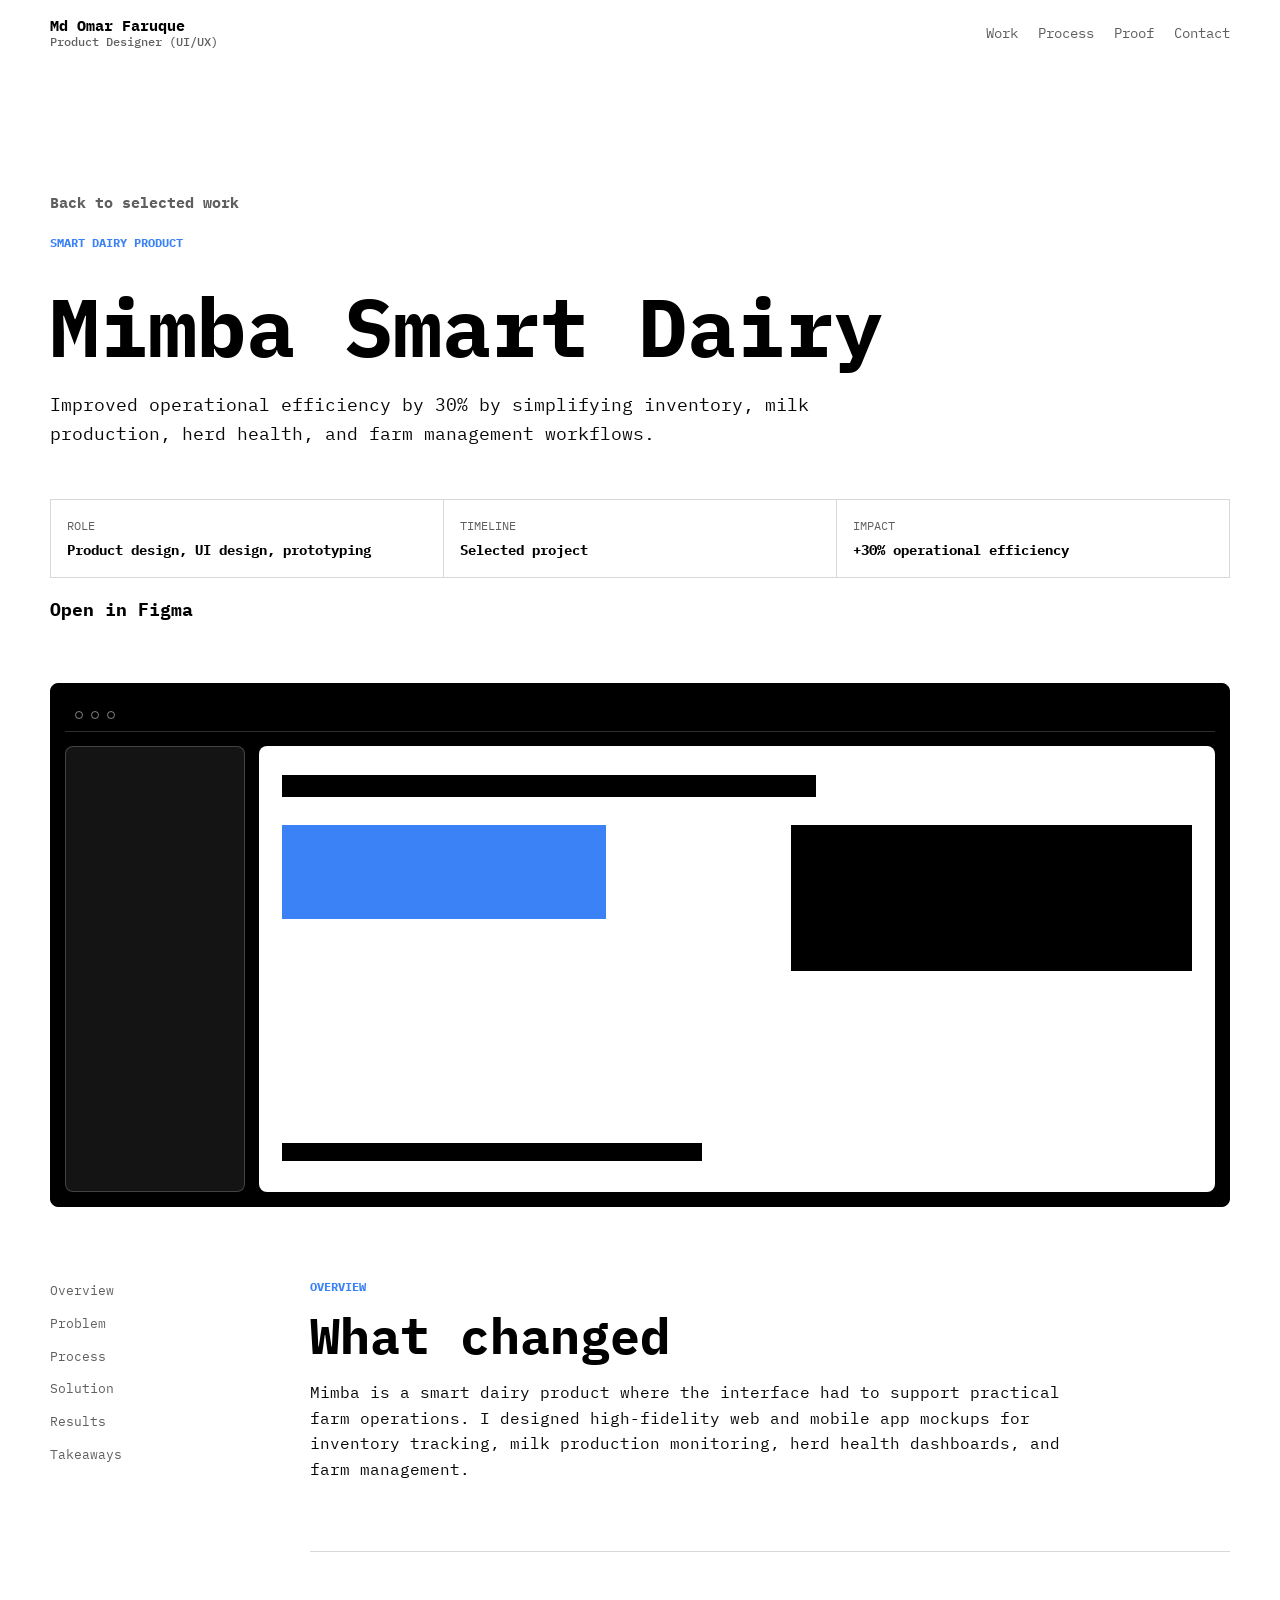
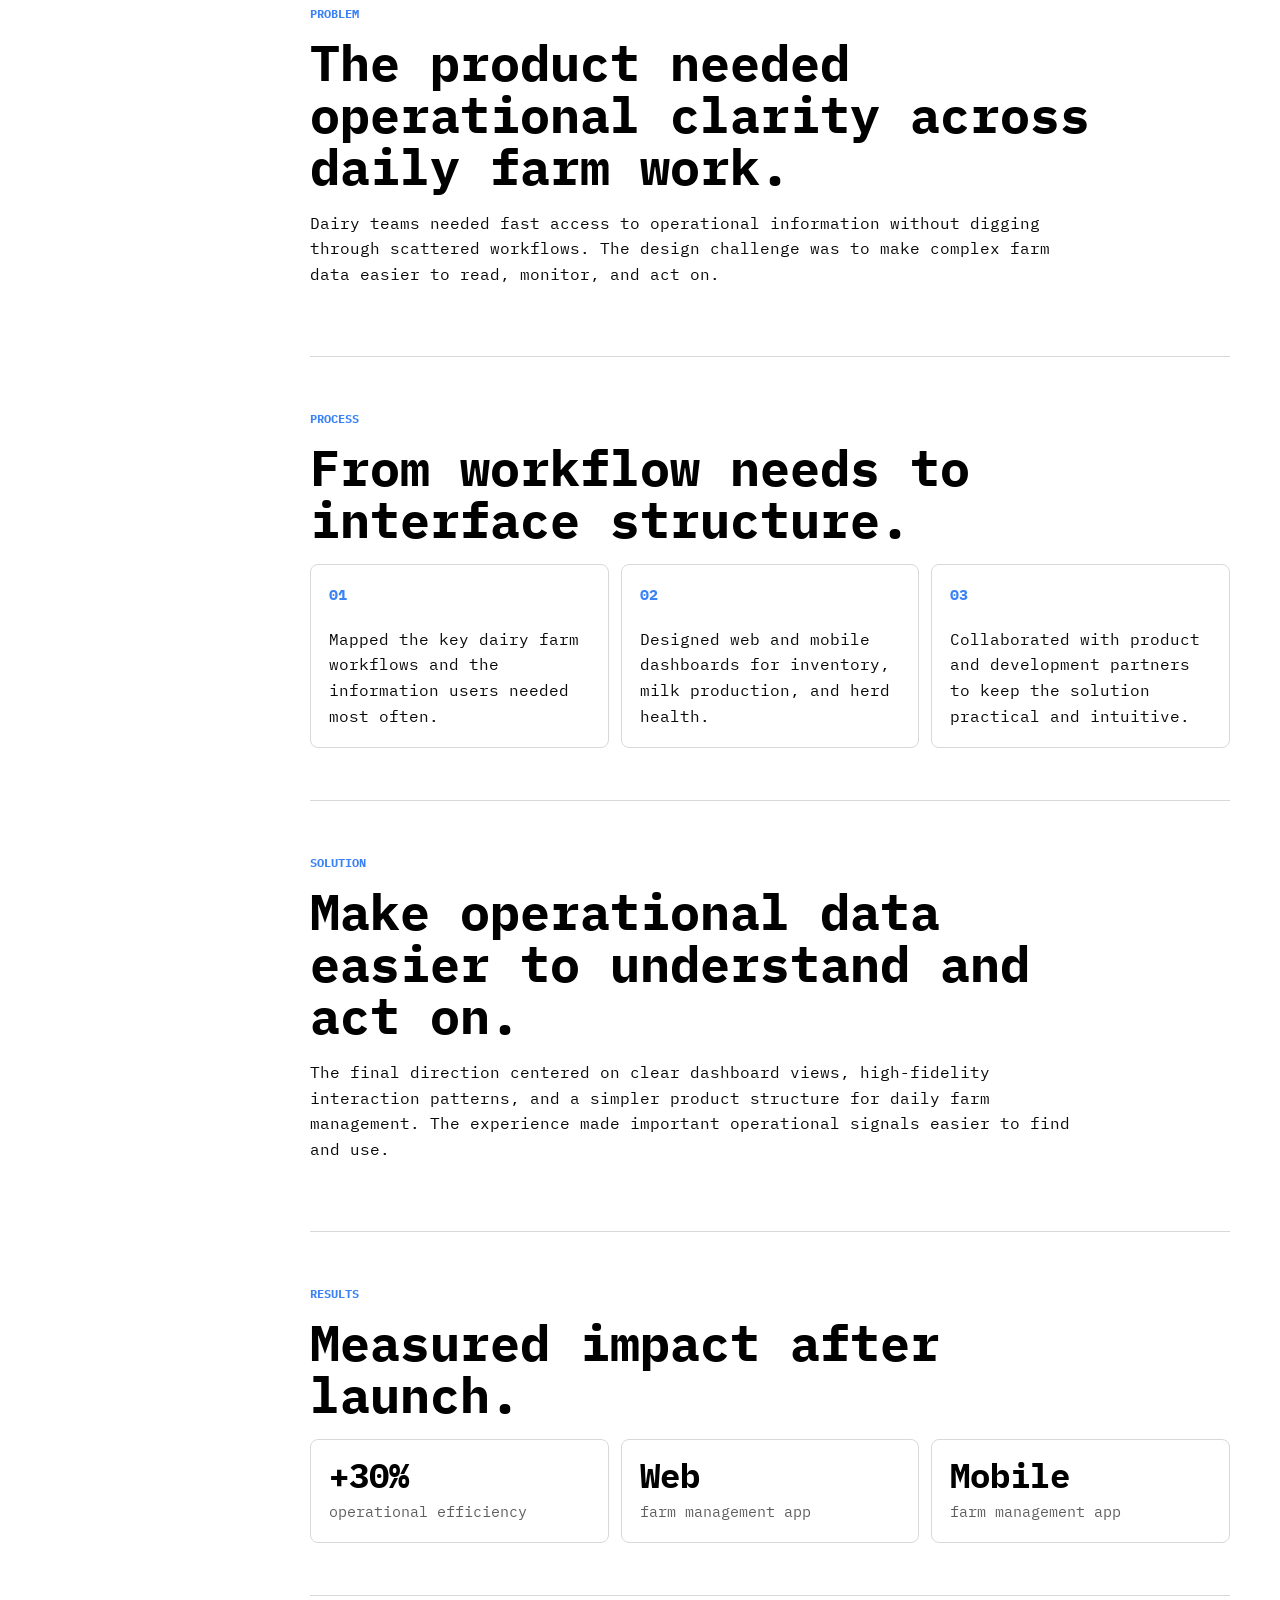
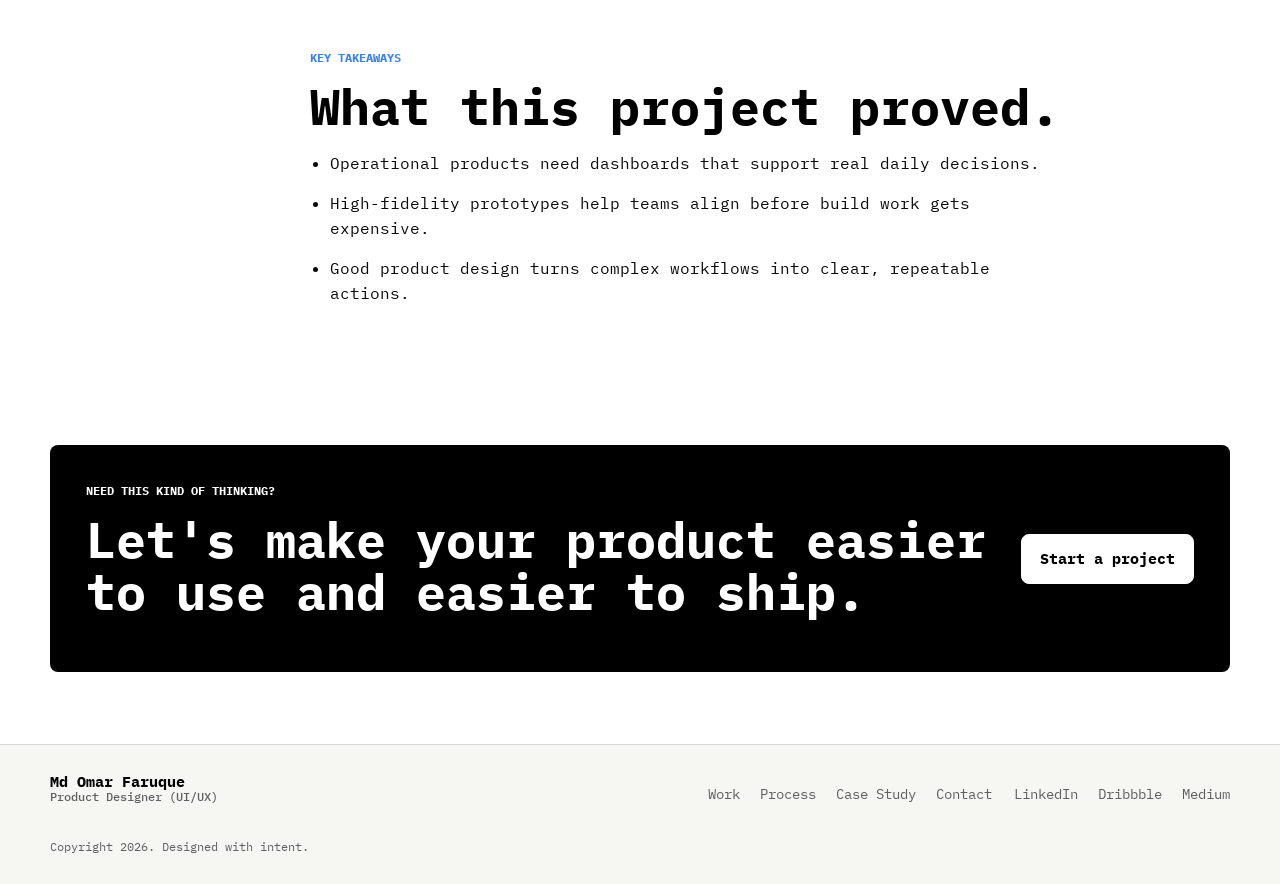
==== case-study.html @ 148f1f2c "Rebuild the site from the resume: real history, real files, real links The live copy disagreed with " ====
<!doctype html>
<html lang="en">
  <head>
    <meta charset="utf-8">
    <meta name="viewport" content="width=device-width, initial-scale=1">
    <title>Case Study | Md Omar Faruque</title>
    <meta
      name="description"
      content="A product design case study from Md Omar Faruque covering problem, process, solution, results, and key takeaways."
    >
    <link rel="canonical" href="https://omarshowcase.netlify.app/case-study">

    <link rel="icon" href="favicon.svg" type="image/svg+xml">
    <link rel="apple-touch-icon" href="apple-touch-icon.png">
    <meta name="theme-color" content="#ffffff">

    <meta property="og:type" content="website">
    <meta property="og:site_name" content="Md Omar Faruque">
    <meta property="og:url" content="https://omarshowcase.netlify.app/case-study">
    <meta property="og:title" content="Case Study | Md Omar Faruque">
    <meta property="og:description" content="A product design case study from Md Omar Faruque covering problem, process, solution, results, and key takeaways.">
    <meta property="og:image" content="https://omarshowcase.netlify.app/og-image.png">
    <meta property="og:image:width" content="1200">
    <meta property="og:image:height" content="630">
    <meta property="og:image:alt" content="Md Omar Faruque, Product Designer, Dhaka Bangladesh">

    <meta name="twitter:card" content="summary_large_image">
    <meta name="twitter:title" content="Case Study | Md Omar Faruque">
    <meta name="twitter:description" content="A product design case study from Md Omar Faruque covering problem, process, solution, results, and key takeaways.">
    <meta name="twitter:image" content="https://omarshowcase.netlify.app/og-image.png">

    <link rel="preconnect" href="https://fonts.googleapis.com">
    <link rel="preconnect" href="https://fonts.gstatic.com" crossorigin>
    <link
      rel="stylesheet"
      href="https://fonts.googleapis.com/css2?family=IBM+Plex+Mono:wght@400;500;700&display=swap"
    >
    <link rel="stylesheet" href="styles.css">
  </head>
  <body>
    <a class="skip-link" href="#main">Skip to content</a>

    <header class="site-header" data-header>
      <nav class="nav shell" aria-label="Primary navigation">
        <a class="brand" href="index.html" aria-label="Md Omar Faruque home">
          <span>Md Omar Faruque</span>
          <span>Product Designer (UI/UX)</span>
        </a>

        <button class="nav-toggle" type="button" aria-expanded="false" aria-controls="nav-links" data-nav-toggle>
          <span class="sr-only">Toggle navigation</span>
          <span></span>
          <span></span>
        </button>

        <div class="nav-links" id="nav-links" data-nav-links>
          <a href="index.html#work">Work</a>
          <a href="index.html#process">Process</a>
          <a href="index.html#proof">Proof</a>
          <a href="contact.html">Contact</a>
        </div>
      </nav>
    </header>

    <main id="main">
      <article class="case-page">
        <header class="case-hero shell section-pad reveal">
          <a class="back-link" href="index.html#work">Back to selected work</a>
          <p class="eyebrow" data-case-client>Smart dairy</p>
          <h1 data-case-title>Mimba Smart Dairy</h1>
          <p data-case-impact>
            Improved operational efficiency by 30% through clearer dairy farm management workflows.
          </p>
          <div class="case-meta" aria-label="Project details">
            <div>
              <span>Role</span>
              <strong data-case-role>Product design, UI design, prototyping</strong>
            </div>
            <div>
              <span>Timeline</span>
              <strong data-case-timeline>Project work</strong>
            </div>
            <div>
              <span>Impact</span>
              <strong data-case-metric>+30% operational efficiency</strong>
            </div>
          </div>
          <p class="work-actions" data-case-links></p>
        </header>

        <section class="case-visual-shell shell reveal" aria-label="Project interface snapshot">
          <div class="case-visual" data-case-visual>
            <div class="case-browser">
              <span></span>
              <span></span>
              <span></span>
            </div>
            <div class="case-screen">
              <div class="screen-sidebar"></div>
              <div class="screen-content">
                <span></span>
                <span></span>
                <span></span>
                <span></span>
              </div>
            </div>
          </div>
        </section>

        <div class="case-content shell">
          <aside class="case-toc reveal" aria-label="Case study sections">
            <a href="#overview">Overview</a>
            <a href="#problem">Problem</a>
            <a href="#process">Process</a>
            <a href="#solution">Solution</a>
            <a href="#results">Results</a>
            <a href="#takeaways">Takeaways</a>
          </aside>

          <div class="case-body">
            <section class="case-section reveal" id="overview">
              <p class="eyebrow">Overview</p>
              <h2>What changed</h2>
              <p data-case-overview>
                Mimba needed a clearer way to manage dairy farm operations across web and mobile.
                Omar designed high-fidelity interfaces for inventory tracking, milk production
                monitoring, herd health dashboards, and farm management.
              </p>
            </section>

            <section class="case-section reveal" id="problem">
              <p class="eyebrow">Problem</p>
              <h2>The product needed operational clarity across daily farm work.</h2>
              <p data-case-problem>
                Dairy operations depend on fast access to inventory, production, and herd health
                information. The challenge was to turn those details into an intuitive product
                experience for farmers and operations teams.
              </p>
            </section>

            <section class="case-section reveal" id="process">
              <p class="eyebrow">Process</p>
              <h2>From workflow needs to interface structure.</h2>
              <div class="case-steps" data-case-process>
                <div>
                  <span>01</span>
                  <p>Mapped the main dairy farm workflows and information needs.</p>
                </div>
                <div>
                  <span>02</span>
                  <p>Designed web and mobile screens for monitoring and daily management.</p>
                </div>
                <div>
                  <span>03</span>
                  <p>Collaborated with product and development partners to refine the solution.</p>
                </div>
              </div>
            </section>

            <section class="case-section reveal" id="solution">
              <p class="eyebrow">Solution</p>
              <h2>Make operational data easier to understand and act on.</h2>
              <p data-case-solution>
                The final design emphasized clear dashboards, real-time inventory visibility,
                milk production monitoring, and herd health views, giving users a more intuitive
                product for day-to-day farm management.
              </p>
            </section>

            <section class="case-section reveal" id="results">
              <p class="eyebrow">Results</p>
              <h2>Measured impact after launch.</h2>
              <div class="result-grid" data-case-results>
                <div>
                  <strong>+30%</strong>
                  <span>operational efficiency</span>
                </div>
                <div>
                  <strong>Web</strong>
                  <span>farm management app</span>
                </div>
                <div>
                  <strong>Mobile</strong>
                  <span>farm management app</span>
                </div>
              </div>
            </section>

            <section class="case-section reveal" id="takeaways">
              <p class="eyebrow">Key takeaways</p>
              <h2>What this project proved.</h2>
              <ul class="takeaway-list" data-case-takeaways>
                <li>Operational products need dashboards that support real daily decisions.</li>
                <li>High-fidelity prototypes help teams align before build work gets expensive.</li>
                <li>Good product design turns complex workflows into clear, repeatable actions.</li>
              </ul>
            </section>
          </div>
        </div>

        <section class="section shell next-project reveal" aria-label="Next step">
          <div>
            <p class="eyebrow">Need this kind of thinking?</p>
            <h2>Let's make your product easier to use and easier to ship.</h2>
          </div>
          <a class="btn btn-primary" href="contact.html">Start a project</a>
        </section>
      </article>
    </main>

    <footer class="site-footer">
      <div class="shell footer-grid">
        <a class="brand" href="index.html" aria-label="Md Omar Faruque home">
          <span>Md Omar Faruque</span>
          <span>Product Designer (UI/UX)</span>
        </a>
        <nav class="footer-links" aria-label="Footer navigation">
          <a href="index.html#work">Work</a>
          <a href="index.html#process">Process</a>
          <a href="case-study.html">Case Study</a>
          <a href="contact.html">Contact</a>
        </nav>
        <div class="social-links" aria-label="Social links">
          <a href="https://www.linkedin.com/in/omarmahin/" target="_blank" rel="noopener noreferrer me">LinkedIn</a>
          <a href="https://dribbble.com/omarmahin" target="_blank" rel="noopener noreferrer me">Dribbble</a>
          <a href="https://medium.com/@omarmahin0" target="_blank" rel="noopener noreferrer me">Medium</a>
        </div>
        <p class="copyright">Copyright 2026. Designed with intent.</p>
      </div>
    </footer>

    <script src="script.js"></script>
  </body>
</html>
---- styles.css ----
:root {
  --black: #000000;
  --white: #ffffff;
  --blue: #3b82f6;
  --ink: #090909;
  --muted: #5f5f5f;
  --line: #d8d8d8;
  --soft: #f6f6f3;
  --soft-2: #ededed;
  --focus: #2f6fdb;
  --header: rgba(255, 255, 255, 0.92);
  --max: 1180px;
  --pad: 20px;
  --radius: 8px;
  --ease: cubic-bezier(0.22, 1, 0.36, 1);
}

* {
  box-sizing: border-box;
}

html {
  scroll-behavior: smooth;
}

body {
  margin: 0;
  color: var(--black);
  background: var(--white);
  font-family: "IBM Plex Mono", "Space Mono", ui-monospace, SFMono-Regular, Menlo, Monaco, Consolas, "Liberation Mono", monospace;
  font-size: 15px;
  line-height: 1.6;
  letter-spacing: 0;
  text-rendering: optimizeLegibility;
  -webkit-font-smoothing: antialiased;
}

body.nav-open {
  overflow: hidden;
}

img,
svg {
  display: block;
  max-width: 100%;
}

a {
  color: inherit;
  text-decoration: none;
}

button,
input,
textarea,
select {
  font: inherit;
}

button {
  cursor: pointer;
}

::selection {
  color: var(--white);
  background: var(--blue);
}

.sr-only {
  position: absolute;
  width: 1px;
  height: 1px;
  padding: 0;
  margin: -1px;
  overflow: hidden;
  clip: rect(0, 0, 0, 0);
  white-space: nowrap;
  border: 0;
}

.skip-link {
  position: fixed;
  top: 12px;
  left: 12px;
  z-index: 200;
  padding: 10px 14px;
  color: var(--white);
  background: var(--black);
  transform: translateY(-160%);
  transition: transform 180ms var(--ease);
}

.skip-link:focus {
  transform: translateY(0);
}

.shell {
  width: min(100% - (var(--pad) * 2), var(--max));
  margin-inline: auto;
}

.section-pad {
  padding-top: 84px;
  padding-bottom: 48px;
}

.section {
  padding-top: 72px;
  padding-bottom: 72px;
}

.site-header {
  position: sticky;
  top: 0;
  z-index: 100;
  background: var(--header);
  border-bottom: 1px solid transparent;
  backdrop-filter: blur(14px);
  transition: border-color 180ms ease, background 180ms ease;
}

.site-header.is-scrolled {
  border-bottom-color: var(--line);
}

.nav {
  min-height: 66px;
  display: flex;
  align-items: center;
  justify-content: space-between;
  gap: 18px;
}

.brand {
  display: inline-flex;
  flex-direction: column;
  gap: 0;
  font-weight: 700;
  line-height: 1.15;
}

.brand span:last-child {
  color: var(--muted);
  font-size: 12px;
  font-weight: 500;
}

.nav-toggle {
  width: 44px;
  height: 44px;
  display: inline-grid;
  place-items: center;
  gap: 0;
  padding: 0;
  color: var(--black);
  background: var(--white);
  border: 1px solid var(--line);
  border-radius: var(--radius);
}

.nav-toggle span:not(.sr-only) {
  width: 18px;
  height: 1px;
  display: block;
  background: currentColor;
  transition: transform 180ms var(--ease);
}

.nav-toggle[aria-expanded="true"] span:nth-child(2) {
  transform: translateY(4px) rotate(45deg);
}

.nav-toggle[aria-expanded="true"] span:nth-child(3) {
  transform: translateY(-4px) rotate(-45deg);
}

.nav-links {
  position: fixed;
  inset: 66px var(--pad) auto var(--pad);
  display: grid;
  gap: 4px;
  padding: 12px;
  background: var(--white);
  border: 1px solid var(--line);
  border-radius: var(--radius);
  box-shadow: 0 28px 60px rgba(0, 0, 0, 0.14);
  opacity: 0;
  pointer-events: none;
  transform: translateY(-8px);
  transition: opacity 180ms var(--ease), transform 180ms var(--ease);
}

.nav-links.is-open {
  opacity: 1;
  pointer-events: auto;
  transform: translateY(0);
}

.nav-links a,
.footer-links a,
.social-links a,
.social-links span {
  position: relative;
  min-height: 42px;
  display: inline-flex;
  align-items: center;
  color: var(--muted);
  font-size: 14px;
  transition: color 160ms ease;
}

.nav-links a {
  padding: 0 10px;
}

.nav-links a:hover,
.footer-links a:hover,
.social-links a:hover,
.nav-links a[aria-current="page"] {
  color: var(--black);
}

.nav-links a::after,
.footer-links a::after,
.social-links a::after,
.text-link::after,
.back-link::after {
  content: "";
  position: absolute;
  right: 0;
  bottom: 7px;
  left: 0;
  height: 1px;
  background: var(--blue);
  transform: scaleX(0);
  transform-origin: left;
  transition: transform 180ms var(--ease);
}

.nav-links a:hover::after,
.footer-links a:hover::after,
.social-links a:hover::after,
.text-link:hover::after,
.back-link:hover::after {
  transform: scaleX(1);
}

.hero {
  display: grid;
  gap: 44px;
  min-height: 0;
  align-items: center;
}

.eyebrow {
  margin: 0 0 14px;
  color: var(--blue);
  font-size: 12px;
  font-weight: 700;
  text-transform: uppercase;
}

h1,
h2,
h3,
p {
  margin-top: 0;
}

h1,
h2,
h3 {
  line-height: 1.04;
  font-weight: 700;
  overflow-wrap: break-word;
  hyphens: auto;
}

h1 {
  max-width: 920px;
  margin-bottom: 22px;
  font-size: 34px;
}

h2 {
  margin-bottom: 18px;
  font-size: 28px;
}

h3 {
  margin-bottom: 12px;
  font-size: 21px;
}

p {
  color: var(--muted);
}

.hero-lede {
  max-width: 680px;
  margin-bottom: 30px;
  color: var(--ink);
  font-size: 15px;
}

.hero-actions,
.cta-actions {
  display: flex;
  flex-wrap: wrap;
  gap: 12px;
  align-items: center;
}

.btn {
  min-height: 46px;
  display: inline-flex;
  align-items: center;
  justify-content: center;
  padding: 12px 18px;
  border: 1px solid var(--black);
  border-radius: var(--radius);
  font-weight: 700;
  transition: transform 160ms var(--ease), background 160ms ease, color 160ms ease, border-color 160ms ease;
}

.btn:hover {
  transform: translateY(-2px);
}

.btn-primary {
  color: var(--white);
  background: var(--black);
}

.btn-primary:hover {
  border-color: var(--blue);
  background: var(--blue);
}

.btn-secondary {
  color: var(--black);
  background: var(--white);
}

.btn-secondary:hover {
  color: var(--blue);
  border-color: var(--blue);
}

.text-link,
.back-link {
  position: relative;
  display: inline-flex;
  width: fit-content;
  color: var(--black);
  font-weight: 700;
}

.signal-board {
  position: relative;
  overflow: hidden;
  display: none;
  border: 1px solid var(--black);
  border-radius: var(--radius);
  background: var(--black);
  color: var(--white);
}

.signal-topline,
.fact-list {
  position: relative;
  z-index: 1;
}

.signal-topline {
  min-height: 56px;
  display: flex;
  align-items: center;
  justify-content: space-between;
  gap: 16px;
  padding: 16px;
  border-bottom: 1px solid rgba(255, 255, 255, 0.18);
  color: rgba(255, 255, 255, 0.78);
  font-size: 12px;
}

.trust-strip {
  border-block: 1px solid var(--line);
  background: var(--soft);
}

.trust-grid {
  display: grid;
  grid-template-columns: 1fr 1fr;
  gap: 1px;
  padding-top: 1px;
  padding-bottom: 1px;
  background: var(--line);
}

.trust-grid div {
  min-height: 132px;
  display: flex;
  flex-direction: column;
  justify-content: space-between;
  padding: 18px;
  background: var(--soft);
}

.trust-grid strong {
  color: var(--black);
  font-size: 30px;
  line-height: 1;
}

.trust-grid span {
  color: var(--muted);
  font-size: 13px;
}

.section-heading {
  max-width: 760px;
  margin-bottom: 36px;
}

.section-heading p:not(.eyebrow) {
  color: var(--ink);
  font-size: 16px;
}

.work-list {
  display: grid;
  gap: 14px;
}

.work-card {
  border: 1px solid var(--line);
  border-radius: var(--radius);
  background: var(--white);
  transition: transform 180ms var(--ease), border-color 180ms ease, box-shadow 180ms ease;
}

.work-card:hover {
  transform: translateY(-4px);
  border-color: var(--black);
  box-shadow: 0 22px 50px rgba(0, 0, 0, 0.08);
}

.work-inner {
  display: grid;
  gap: 20px;
  padding: 20px;
}

.work-index {
  color: var(--blue);
  font-weight: 700;
}

.tag-row {
  display: flex;
  flex-wrap: wrap;
  gap: 8px;
  margin-bottom: 18px;
}

.tag-row span,
.skill-row span,
.client-row span {
  display: inline-flex;
  min-height: 30px;
  align-items: center;
  padding: 5px 9px;
  border: 1px solid var(--line);
  border-radius: 999px;
  color: var(--ink);
  background: var(--white);
  font-size: 12px;
}

.work-main h3 {
  font-size: 25px;
}

.work-detail-grid {
  display: grid;
  gap: 18px;
}

.work-detail-grid span {
  display: block;
  margin-bottom: 4px;
  color: var(--black);
  font-size: 12px;
  font-weight: 700;
  text-transform: uppercase;
}

.work-detail-grid p {
  margin: 0;
  font-size: 14px;
}

.project-visual {
  position: relative;
  min-height: 180px;
  overflow: hidden;
  border: 1px solid var(--black);
  border-radius: var(--radius);
  background: var(--black);
}

.project-visual span {
  position: absolute;
  display: block;
  background: var(--white);
  border: 1px solid rgba(255, 255, 255, 0.2);
}

.visual-checkout span:nth-child(1) {
  width: 66%;
  height: 34px;
  top: 28px;
  left: 18px;
}

.visual-checkout span:nth-child(2) {
  width: 45%;
  height: 72px;
  top: 78px;
  left: 18px;
  background: var(--blue);
}

.visual-checkout span:nth-child(3) {
  width: 32%;
  height: 118px;
  top: 32px;
  right: 18px;
}

.visual-checkout span:nth-child(4) {
  width: 42%;
  height: 16px;
  bottom: 16px;
  left: 18px;
}

.visual-analytics span:nth-child(1) {
  width: 28%;
  height: 134px;
  top: 24px;
  left: 18px;
}

.visual-analytics span:nth-child(2) {
  width: 55%;
  height: 28px;
  top: 24px;
  right: 18px;
  background: var(--blue);
}

.visual-analytics span:nth-child(3) {
  width: 24%;
  height: 82px;
  top: 72px;
  left: 42%;
}

.visual-analytics span:nth-child(4) {
  width: 24%;
  height: 82px;
  top: 72px;
  right: 18px;
}

.visual-lending span:nth-child(1) {
  width: 76%;
  height: 24px;
  top: 26px;
  left: 18px;
}

.visual-lending span:nth-child(2) {
  width: 76%;
  height: 24px;
  top: 66px;
  left: 18px;
}

.visual-lending span:nth-child(3) {
  width: 76%;
  height: 24px;
  top: 106px;
  left: 18px;
}

.visual-lending span:nth-child(4) {
  width: 34%;
  height: 34px;
  bottom: 18px;
  left: 18px;
  background: var(--blue);
}

.section-invert {
  color: var(--white);
  background: var(--black);
}

.section-invert .eyebrow,
.section-invert h2,
.section-invert p {
  color: var(--white);
}

.section-invert p {
  opacity: 0.72;
}

.about-grid {
  display: grid;
  gap: 28px;
}

.about-copy {
  max-width: 760px;
}

.about-copy p {
  color: rgba(255, 255, 255, 0.76);
  font-size: 16px;
}

.skill-row {
  display: flex;
  flex-wrap: wrap;
  gap: 8px;
  margin-top: 24px;
}

.skill-row span {
  color: var(--white);
  background: transparent;
  border-color: rgba(255, 255, 255, 0.24);
}

.credential-grid {
  display: grid;
  gap: 1px;
  margin-top: 28px;
  background: rgba(255, 255, 255, 0.18);
  border: 1px solid rgba(255, 255, 255, 0.18);
}

.credential-grid div {
  display: grid;
  gap: 8px;
  padding: 16px;
  background: var(--black);
}

.credential-grid span {
  color: var(--blue);
  font-size: 12px;
  font-weight: 700;
  text-transform: uppercase;
}

.credential-grid strong {
  color: var(--white);
  font-size: 13px;
  line-height: 1.5;
}

.process-grid,
.proof-grid,
.fit-grid {
  display: grid;
  gap: 14px;
}

.process-step {
  min-height: 250px;
  display: flex;
  flex-direction: column;
  justify-content: space-between;
  padding: 20px;
  border: 1px solid var(--line);
  border-radius: var(--radius);
  background: var(--white);
}

.process-step span {
  color: var(--blue);
  font-weight: 700;
}

.process-step p {
  margin-bottom: 0;
}

.proof-section {
  border-top: 1px solid var(--line);
}

.proof-card {
  margin: 0;
  min-height: 260px;
  display: flex;
  flex-direction: column;
  justify-content: space-between;
  padding: 22px;
  border: 1px solid var(--line);
  border-radius: var(--radius);
}

.proof-card p {
  margin-bottom: 0;
}

.proof-metric {
  display: block;
  margin-bottom: 36px;
  color: var(--blue);
  font-size: 42px;
  font-weight: 700;
  line-height: 1;
}

.proof-card h3 {
  margin-bottom: 10px;
}

.client-row {
  display: flex;
  flex-wrap: wrap;
  gap: 8px;
  margin-top: 14px;
}

.final-cta,
.next-project {
  display: grid;
  gap: 24px;
  margin-bottom: 72px;
  padding: 28px;
  color: var(--white);
  background: var(--black);
  border-radius: var(--radius);
}

.final-cta h2,
.next-project h2,
.final-cta .eyebrow,
.next-project .eyebrow {
  color: var(--white);
}

.final-cta .btn-primary,
.next-project .btn-primary {
  color: var(--black);
  background: var(--white);
  border-color: var(--white);
}

.final-cta .btn-primary:hover,
.next-project .btn-primary:hover {
  color: var(--white);
  background: var(--blue);
  border-color: var(--blue);
}

.final-cta .text-link {
  color: var(--white);
}

.site-footer {
  border-top: 1px solid var(--line);
  padding: 28px 0;
  background: var(--soft);
}

.footer-grid {
  display: grid;
  gap: 22px;
}

.footer-links,
.social-links {
  display: flex;
  flex-wrap: wrap;
  gap: 12px 20px;
}

.copyright {
  margin: 0;
  color: var(--muted);
  font-size: 12px;
}

.case-hero {
  min-height: 72svh;
  display: grid;
  align-content: center;
}

.case-hero h1 {
  margin-top: 18px;
}

.case-hero > p:not(.eyebrow) {
  max-width: 860px;
  color: var(--ink);
  font-size: 18px;
}

.back-link {
  margin-bottom: 18px;
  color: var(--muted);
}

.case-meta {
  display: grid;
  gap: 1px;
  margin-top: 32px;
  background: var(--line);
  border: 1px solid var(--line);
}

.case-meta div {
  display: grid;
  gap: 4px;
  padding: 16px;
  background: var(--white);
}

.case-meta span {
  color: var(--muted);
  font-size: 12px;
  text-transform: uppercase;
}

.case-meta strong {
  font-size: 14px;
}

.case-visual-shell {
  margin-top: -32px;
}

.case-visual {
  padding: 14px;
  color: var(--white);
  background: var(--black);
  border: 1px solid var(--black);
  border-radius: var(--radius);
}

.case-browser {
  height: 34px;
  display: flex;
  align-items: center;
  gap: 8px;
  padding: 0 10px;
  border-bottom: 1px solid rgba(255, 255, 255, 0.18);
}

.case-browser span {
  width: 8px;
  height: 8px;
  border: 1px solid rgba(255, 255, 255, 0.5);
  border-radius: 999px;
}

.case-screen {
  min-height: 320px;
  display: grid;
  grid-template-columns: 80px 1fr;
  gap: 14px;
  padding-top: 14px;
}

.screen-sidebar,
.screen-content {
  border: 1px solid rgba(255, 255, 255, 0.2);
  border-radius: var(--radius);
}

.screen-sidebar {
  background: rgba(255, 255, 255, 0.08);
}

.screen-content {
  position: relative;
  overflow: hidden;
  background: var(--white);
}

.screen-content span {
  position: absolute;
  display: block;
  background: var(--black);
}

.screen-content span:nth-child(1) {
  width: 56%;
  height: 22px;
  top: 28px;
  left: 22px;
}

.screen-content span:nth-child(2) {
  width: 34%;
  height: 94px;
  top: 78px;
  left: 22px;
  background: var(--blue);
}

.screen-content span:nth-child(3) {
  width: 42%;
  height: 146px;
  top: 78px;
  right: 22px;
}

.screen-content span:nth-child(4) {
  width: 44%;
  height: 18px;
  bottom: 30px;
  left: 22px;
}

.case-content {
  display: grid;
  gap: 40px;
  padding-top: 70px;
  padding-bottom: 70px;
}

.case-toc {
  display: none;
}

.case-body {
  display: grid;
  gap: 52px;
}

.case-section {
  padding-bottom: 52px;
  border-bottom: 1px solid var(--line);
}

.case-section:last-child {
  border-bottom: 0;
}

.case-section h2 {
  max-width: 780px;
}

.case-section p:not(.eyebrow),
.takeaway-list {
  max-width: 760px;
  color: var(--ink);
  font-size: 16px;
}

.case-steps,
.result-grid {
  display: grid;
  gap: 12px;
}

.case-steps div,
.result-grid div {
  padding: 18px;
  border: 1px solid var(--line);
  border-radius: var(--radius);
}

.case-steps span {
  display: block;
  margin-bottom: 20px;
  color: var(--blue);
  font-weight: 700;
}

.case-steps p {
  margin: 0;
}

.result-grid strong {
  display: block;
  margin-bottom: 8px;
  font-size: 34px;
  line-height: 1;
}

.result-grid span {
  color: var(--muted);
}

.takeaway-list {
  display: grid;
  gap: 14px;
  padding-left: 20px;
}

.contact-hero {
  display: grid;
  gap: 34px;
  align-items: start;
}

.contact-intro h1 {
  max-width: 860px;
}

.contact-intro p:not(.eyebrow) {
  max-width: 680px;
  color: var(--ink);
  font-size: 17px;
}

.contact-direct {
  display: grid;
  gap: 4px;
  margin-top: 26px;
}

.contact-direct span {
  color: var(--muted);
  font-size: 12px;
  text-transform: uppercase;
}

.contact-form {
  display: grid;
  gap: 18px;
  padding: 18px;
  border: 1px solid var(--black);
  border-radius: var(--radius);
  background: var(--soft);
}

.field-group {
  display: grid;
  gap: 8px;
}

.field-group label {
  font-size: 13px;
  font-weight: 700;
}

.field-group input,
.field-group textarea,
.field-group select {
  width: 100%;
  min-height: 48px;
  padding: 12px;
  color: var(--black);
  background: var(--white);
  border: 1px solid var(--line);
  border-radius: var(--radius);
  outline: none;
  transition: border-color 160ms ease, box-shadow 160ms ease;
}

.field-group textarea {
  min-height: 170px;
  resize: vertical;
}

.field-group input:focus,
.field-group textarea:focus,
.field-group select:focus,
.btn:focus-visible,
.nav-toggle:focus-visible,
a:focus-visible {
  border-color: var(--focus);
  box-shadow: 0 0 0 3px rgba(59, 130, 246, 0.22);
  outline: none;
}

.form-status {
  min-height: 24px;
  margin: 0;
  color: var(--muted);
  font-size: 13px;
}

.contact-fit {
  border-top: 1px solid var(--line);
}

.reveal {
  opacity: 0;
  transform: translateY(18px);
  transition: opacity 520ms var(--ease), transform 520ms var(--ease);
}

.reveal.is-visible {
  opacity: 1;
  transform: translateY(0);
}

.fact-list {
  display: grid;
  margin: 0;
  border-top: 1px solid rgba(255, 255, 255, 0.18);
}

.fact-list div {
  padding: 16px;
  border-bottom: 1px solid rgba(255, 255, 255, 0.14);
}

.fact-list div:last-child {
  border-bottom: 0;
}

.fact-list dt {
  margin-bottom: 6px;
  color: var(--blue);
  font-size: 12px;
  font-weight: 700;
  text-transform: uppercase;
}

.fact-list dd {
  margin: 0;
  color: rgba(255, 255, 255, 0.78);
  font-size: 13px;
  line-height: 1.55;
}

.work-main h3 a {
  color: inherit;
}

.work-card:hover h3 a {
  color: var(--blue);
}

.work-actions {
  display: flex;
  flex-wrap: wrap;
  gap: 8px 20px;
  margin: 18px 0 0;
}

.file-grid {
  display: grid;
  gap: 12px;
  margin: 0;
  padding: 0;
  list-style: none;
}

.file-grid a {
  display: grid;
  gap: 6px;
  align-content: center;
  min-height: 104px;
  padding: 18px;
  border: 1px solid var(--line);
  border-radius: var(--radius);
  background: var(--white);
  transition: transform 180ms var(--ease), border-color 180ms ease, box-shadow 180ms ease;
}

.file-grid a:hover {
  transform: translateY(-3px);
  border-color: var(--black);
  box-shadow: 0 18px 40px rgba(0, 0, 0, 0.07);
}

.file-grid strong {
  font-size: 16px;
}

.file-grid span {
  color: var(--muted);
  font-size: 13px;
}

.file-grid a::after {
  content: "Figma";
  justify-self: start;
  margin-top: 8px;
  padding: 3px 9px;
  border: 1px solid var(--line);
  border-radius: 999px;
  color: var(--blue);
  font-size: 11px;
}

.timeline {
  display: grid;
  gap: 14px;
  margin: 0;
  padding: 0;
  list-style: none;
}

.role {
  display: grid;
  gap: 16px;
  padding: 20px;
  border: 1px solid var(--line);
  border-radius: var(--radius);
  background: var(--white);
}

.role-head h3 {
  margin-bottom: 8px;
  font-size: 22px;
}

.role-org {
  margin: 0;
  color: var(--black);
  font-size: 14px;
  font-weight: 700;
}

.role-dates {
  margin: 5px 0 0;
  color: var(--muted);
  font-size: 13px;
}

.role-points {
  display: grid;
  gap: 10px;
  margin: 0;
  padding-left: 18px;
}

.role-points li {
  color: var(--muted);
  font-size: 14px;
}

.role-points li::marker {
  color: var(--blue);
}

.skill-block {
  margin-top: 28px;
}

.skill-block h3 {
  margin-bottom: 0;
  color: var(--white);
  font-size: 15px;
}

.skill-block .skill-row {
  margin-top: 12px;
}

.credential-grid .text-link {
  color: var(--blue);
}


@media (prefers-reduced-motion: reduce) {
  *,
  *::before,
  *::after {
    scroll-behavior: auto !important;
    transition-duration: 1ms !important;
    animation-duration: 1ms !important;
    animation-iteration-count: 1 !important;
  }

  .reveal {
    opacity: 1;
    transform: none;
  }
}

@media (max-width: 380px) {
  .section-pad {
    padding-top: 64px;
    padding-bottom: 32px;
  }

  h1 {
    font-size: 30px;
  }
}

@media (min-width: 640px) {
  :root {
    --pad: 28px;
  }

  h1 {
    font-size: 64px;
  }

  h2 {
    font-size: 42px;
  }

  .case-meta,
  .result-grid,
  .case-steps,
  .fit-grid {
    grid-template-columns: repeat(3, 1fr);
  }

  .contact-form {
    grid-template-columns: 1fr 1fr;
    padding: 24px;
  }

  .field-full,
  .contact-form .btn,
  .form-status {
    grid-column: 1 / -1;
  }
}

@media (min-width: 780px) {
  .section-pad {
    padding-top: 118px;
    padding-bottom: 84px;
  }

  .section {
    padding-top: 96px;
    padding-bottom: 96px;
  }

  .nav-toggle {
    display: none;
  }

  .nav-links {
    position: static;
    display: flex;
    align-items: center;
    gap: 20px;
    padding: 0;
    border: 0;
    border-radius: 0;
    background: transparent;
    box-shadow: none;
    opacity: 1;
    pointer-events: auto;
    transform: none;
  }

  .nav-links a {
    padding: 0;
  }

  body.nav-open {
    overflow: auto;
  }

  .hero {
    grid-template-columns: minmax(0, 1.05fr) minmax(320px, 0.72fr);
    min-height: calc(100svh - 150px);
  }

  .hero-copy {
    align-self: center;
  }

  .signal-board {
    display: block;
  }

  .trust-grid {
    grid-template-columns: repeat(4, 1fr);
  }

  .work-inner {
    grid-template-columns: 56px minmax(0, 1fr) 250px;
    align-items: stretch;
    gap: 24px;
    padding: 24px;
  }

  .work-detail-grid {
    grid-template-columns: repeat(3, 1fr);
  }

  .about-grid {
    grid-template-columns: 0.82fr 1fr;
    align-items: start;
  }

  .process-grid {
    grid-template-columns: repeat(4, 1fr);
  }

  .proof-grid {
    grid-template-columns: repeat(3, 1fr);
  }

  .final-cta,
  .next-project {
    grid-template-columns: 1fr auto;
    align-items: center;
    padding: 36px;
  }

  .footer-grid {
    grid-template-columns: 1fr auto auto;
    align-items: start;
  }

  .copyright {
    grid-column: 1 / -1;
  }

  .case-screen {
    min-height: 460px;
    grid-template-columns: 180px 1fr;
  }

  .case-content {
    grid-template-columns: 220px minmax(0, 1fr);
    align-items: start;
  }

  .case-toc {
    position: sticky;
    top: 92px;
    display: grid;
    gap: 12px;
    padding-top: 4px;
  }

  .case-toc a {
    color: var(--muted);
    font-size: 13px;
    transition: color 160ms ease;
  }

  .case-toc a:hover {
    color: var(--black);
  }

  .contact-hero {
    grid-template-columns: minmax(0, 0.9fr) minmax(360px, 0.72fr);
  }
}

@media (min-width: 1040px) {
  h1 {
    font-size: 82px;
  }

  h2 {
    font-size: 50px;
  }

  .hero-lede {
    font-size: 18px;
  }

  .section-heading p:not(.eyebrow) {
    font-size: 17px;
  }

  .project-visual {
    min-height: 220px;
  }

}

@media (min-width: 640px) {
  .file-grid {
    grid-template-columns: repeat(2, 1fr);
  }

  .role {
    grid-template-columns: minmax(0, 250px) minmax(0, 1fr);
    gap: 24px;
    padding: 24px;
  }
}

@media (min-width: 1040px) {
  .file-grid {
    grid-template-columns: repeat(4, 1fr);
  }
}
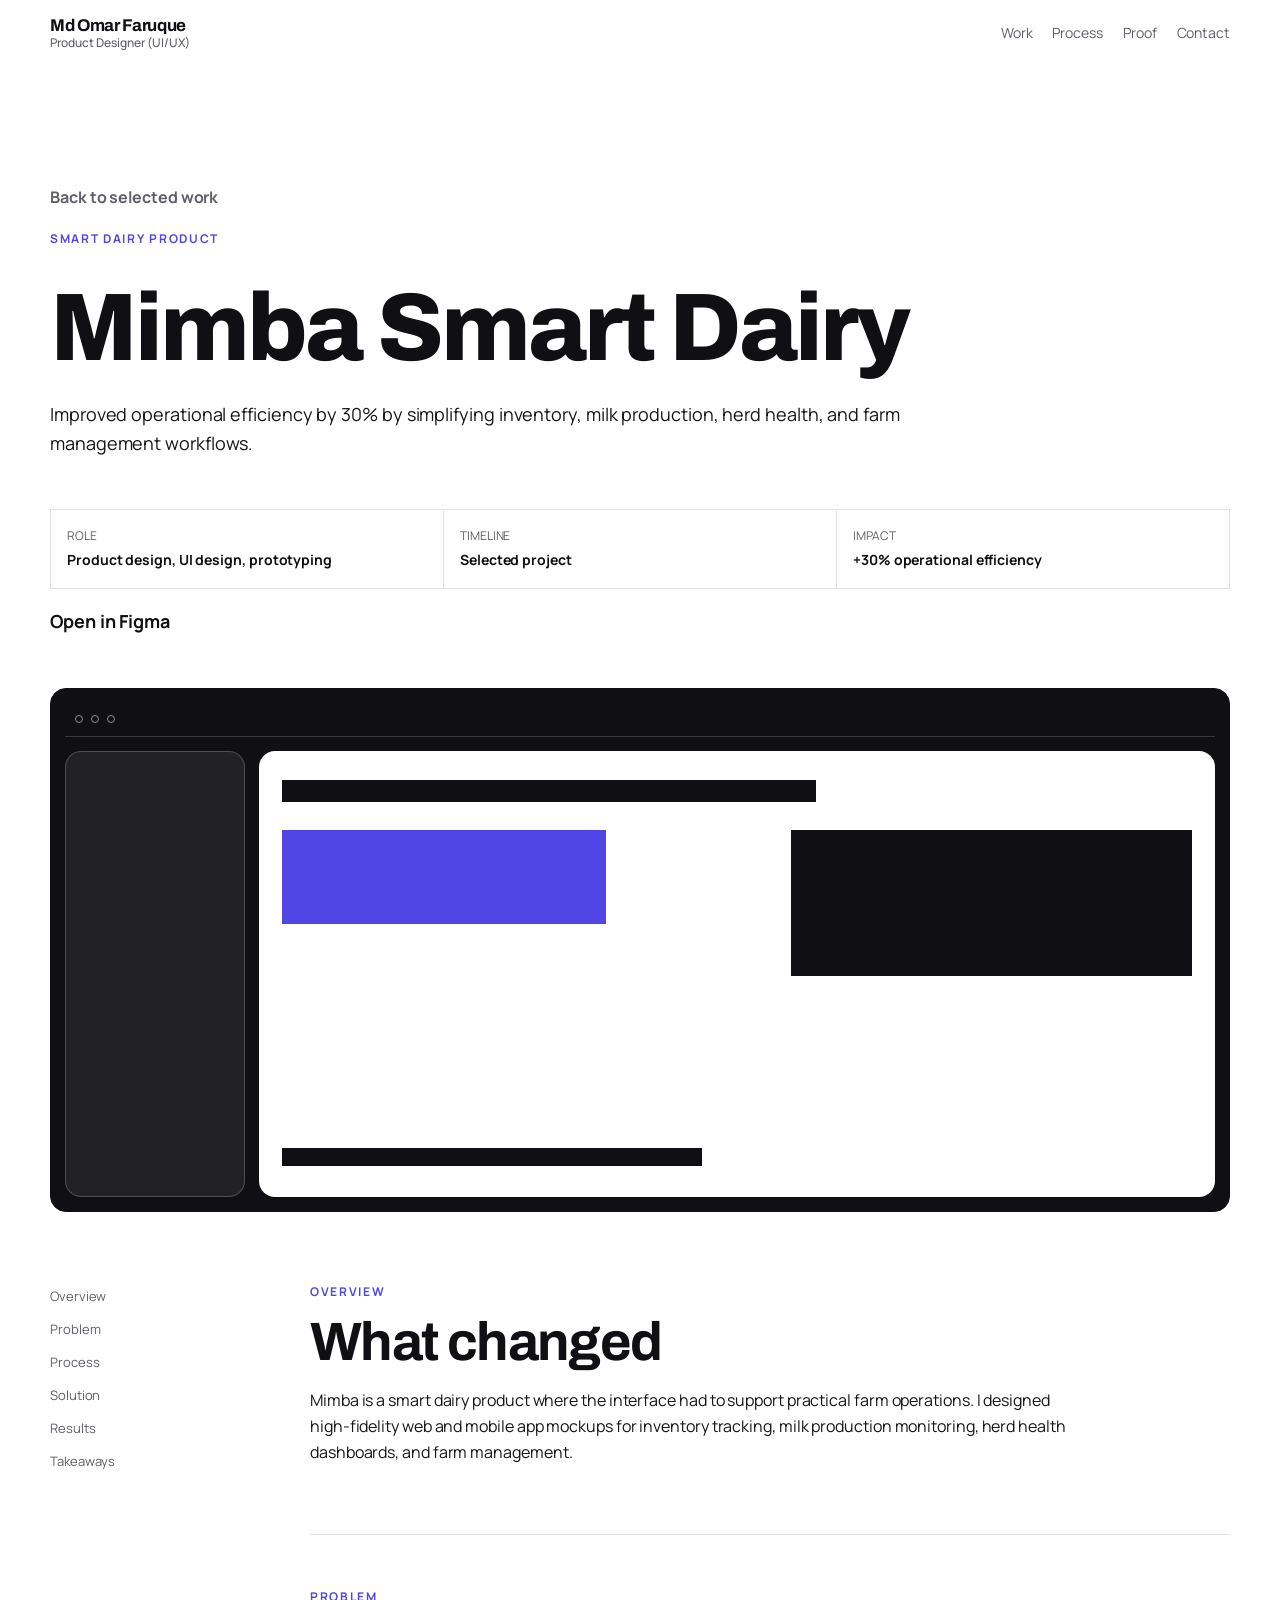
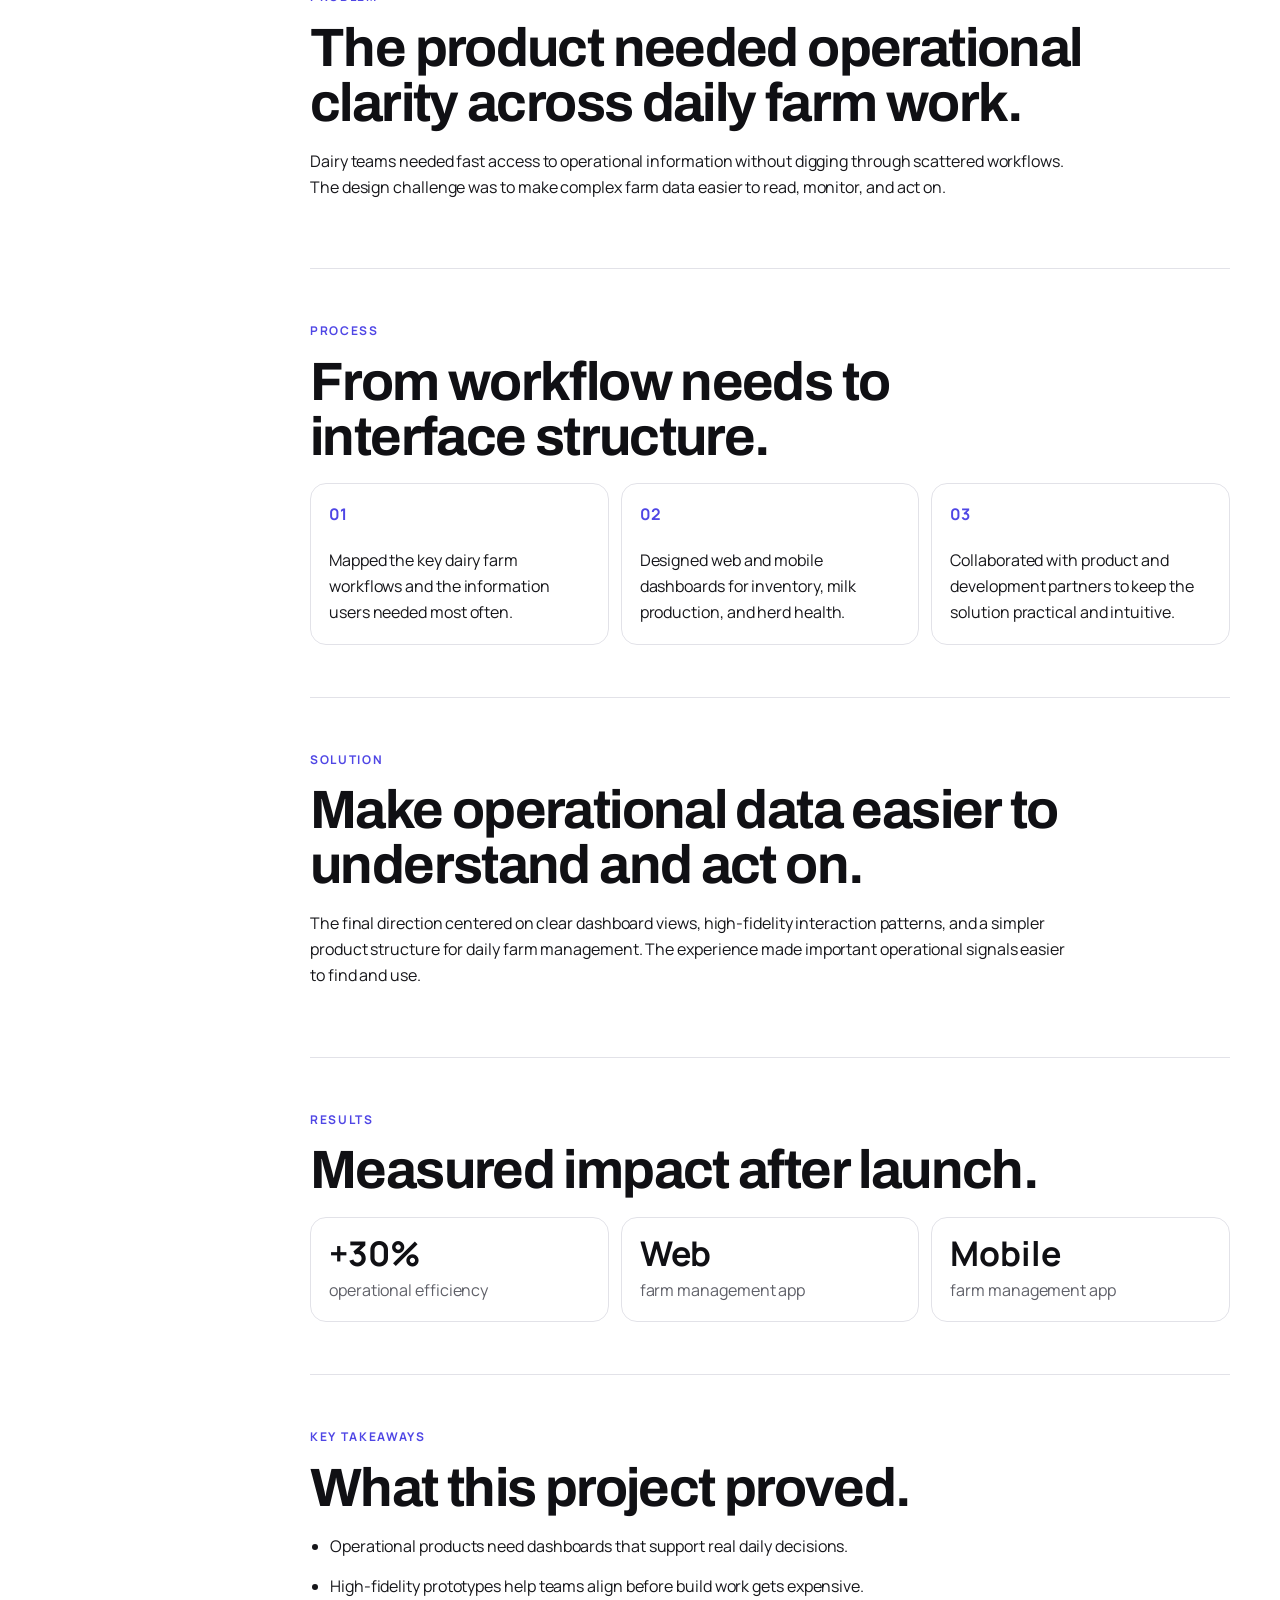
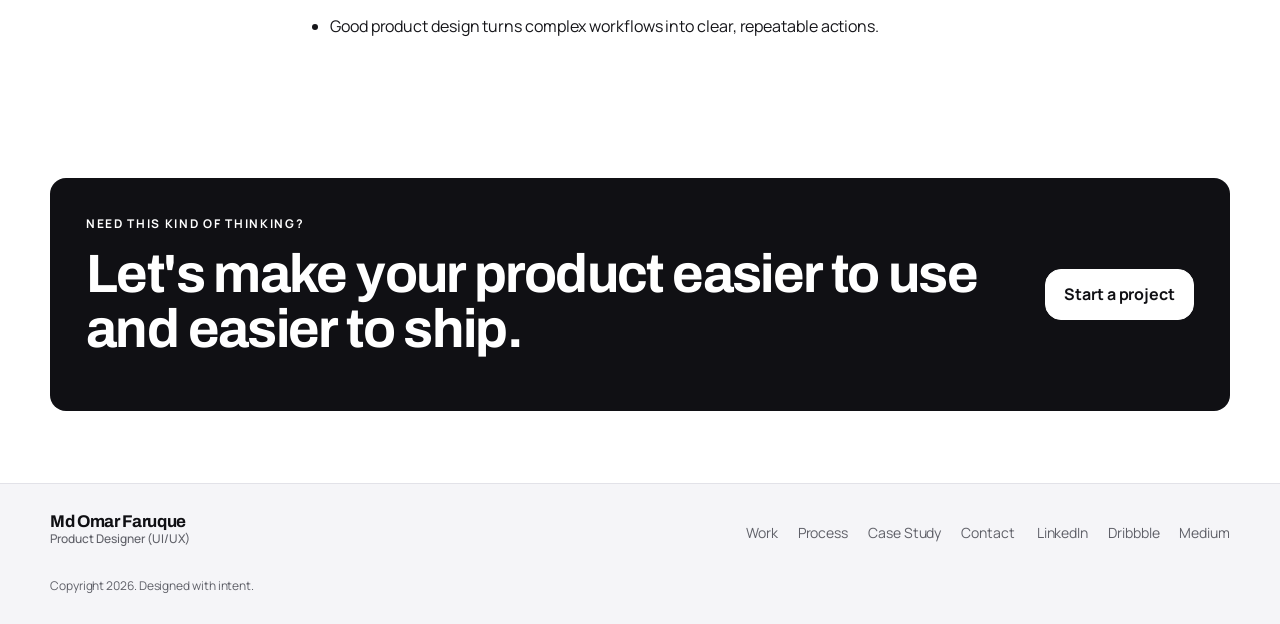
==== commit 776061b4: "Move to a sans type system and a numbered capability list Takes cues from portavia.framer.website - " ====
--- a/case-study.html
+++ b/case-study.html
@@ -33,7 +33,7 @@
     <link rel="preconnect" href="https://fonts.gstatic.com" crossorigin>
     <link
       rel="stylesheet"
-      href="https://fonts.googleapis.com/css2?family=IBM+Plex+Mono:wght@400;500;700&display=swap"
+      href="https://fonts.googleapis.com/css2?family=Archivo:wght@600;700;800&family=Manrope:wght@400;500;600;700&display=swap"
     >
     <link rel="stylesheet" href="styles.css">
   </head>
--- a/styles.css
+++ b/styles.css
@@ -1,17 +1,23 @@
 :root {
-  --black: #000000;
+  --font-sans: "Manrope", ui-sans-serif, system-ui, -apple-system, "Segoe UI", Roboto,
+    Helvetica, Arial, sans-serif;
+  --font-display: "Archivo", var(--font-sans);
+
+  --black: #101014;
   --white: #ffffff;
-  --blue: #3b82f6;
-  --ink: #090909;
-  --muted: #5f5f5f;
-  --line: #d8d8d8;
-  --soft: #f6f6f3;
-  --soft-2: #ededed;
-  --focus: #2f6fdb;
-  --header: rgba(255, 255, 255, 0.92);
+  --accent: #4f46e5;
+  --accent-on-dark: #818cf8;
+  --ink: #16161a;
+  --muted: #5f6068;
+  --line: #e2e2e8;
+  --soft: #f5f5f8;
+  --soft-2: #eaeaf0;
+  --focus: #4338ca;
+  --header: rgba(255, 255, 255, 0.9);
   --max: 1180px;
   --pad: 20px;
-  --radius: 8px;
+  --radius: 16px;
+  --radius-sm: 10px;
   --ease: cubic-bezier(0.22, 1, 0.36, 1);
 }
 
@@ -27,10 +33,10 @@
   margin: 0;
   color: var(--black);
   background: var(--white);
-  font-family: "IBM Plex Mono", "Space Mono", ui-monospace, SFMono-Regular, Menlo, Monaco, Consolas, "Liberation Mono", monospace;
-  font-size: 15px;
-  line-height: 1.6;
-  letter-spacing: 0;
+  font-family: var(--font-sans);
+  font-size: 16px;
+  line-height: 1.62;
+  letter-spacing: -0.005em;
   text-rendering: optimizeLegibility;
   -webkit-font-smoothing: antialiased;
 }
@@ -63,7 +69,7 @@
 
 ::selection {
   color: var(--white);
-  background: var(--blue);
+  background: var(--accent);
 }
 
 .sr-only {
@@ -135,14 +141,19 @@
   display: inline-flex;
   flex-direction: column;
   gap: 0;
+  font-family: var(--font-display);
+  font-size: 17px;
   font-weight: 700;
+  letter-spacing: -0.02em;
   line-height: 1.15;
 }
 
 .brand span:last-child {
   color: var(--muted);
+  font-family: var(--font-sans);
   font-size: 12px;
   font-weight: 500;
+  letter-spacing: 0;
 }
 
 .nav-toggle {
@@ -231,7 +242,7 @@
   bottom: 7px;
   left: 0;
   height: 1px;
-  background: var(--blue);
+  background: var(--accent);
   transform: scaleX(0);
   transform-origin: left;
   transition: transform 180ms var(--ease);
@@ -254,9 +265,10 @@
 
 .eyebrow {
   margin: 0 0 14px;
-  color: var(--blue);
+  color: var(--accent);
   font-size: 12px;
   font-weight: 700;
+  letter-spacing: 0.14em;
   text-transform: uppercase;
 }
 
@@ -270,26 +282,29 @@
 h1,
 h2,
 h3 {
-  line-height: 1.04;
+  font-family: var(--font-display);
+  line-height: 1.02;
   font-weight: 700;
+  letter-spacing: -0.03em;
   overflow-wrap: break-word;
-  hyphens: auto;
 }
 
 h1 {
-  max-width: 920px;
+  max-width: 15ch;
   margin-bottom: 22px;
-  font-size: 34px;
+  font-size: 44px;
+  font-weight: 800;
 }
 
 h2 {
   margin-bottom: 18px;
-  font-size: 28px;
+  font-size: 32px;
 }
 
 h3 {
   margin-bottom: 12px;
-  font-size: 21px;
+  font-size: 20px;
+  letter-spacing: -0.02em;
 }
 
 p {
@@ -333,8 +348,8 @@
 }
 
 .btn-primary:hover {
-  border-color: var(--blue);
-  background: var(--blue);
+  border-color: var(--accent);
+  background: var(--accent);
 }
 
 .btn-secondary {
@@ -343,8 +358,8 @@
 }
 
 .btn-secondary:hover {
-  color: var(--blue);
-  border-color: var(--blue);
+  color: var(--accent);
+  border-color: var(--accent);
 }
 
 .text-link,
@@ -453,7 +468,7 @@
 }
 
 .work-index {
-  color: var(--blue);
+  color: var(--accent);
   font-weight: 700;
 }
 
@@ -465,7 +480,6 @@
 }
 
 .tag-row span,
-.skill-row span,
 .client-row span {
   display: inline-flex;
   min-height: 30px;
@@ -529,7 +543,7 @@
   height: 72px;
   top: 78px;
   left: 18px;
-  background: var(--blue);
+  background: var(--accent);
 }
 
 .visual-checkout span:nth-child(3) {
@@ -558,7 +572,7 @@
   height: 28px;
   top: 24px;
   right: 18px;
-  background: var(--blue);
+  background: var(--accent);
 }
 
 .visual-analytics span:nth-child(3) {
@@ -601,10 +615,11 @@
   height: 34px;
   bottom: 18px;
   left: 18px;
-  background: var(--blue);
+  background: var(--accent);
 }
 
 .section-invert {
+  --accent: var(--accent-on-dark);
   color: var(--white);
   background: var(--black);
 }
@@ -633,17 +648,39 @@
   font-size: 16px;
 }
 
-.skill-row {
-  display: flex;
-  flex-wrap: wrap;
-  gap: 8px;
-  margin-top: 24px;
-}
-
-.skill-row span {
+.capability-list {
+  margin: 34px 0 0;
+  padding: 0;
+  list-style: none;
+  border-top: 1px solid rgba(255, 255, 255, 0.16);
+}
+
+.capability-list li {
+  display: grid;
+  grid-template-columns: 42px minmax(0, 1fr);
+  gap: 14px;
+  padding: 22px 0;
+  border-bottom: 1px solid rgba(255, 255, 255, 0.16);
+}
+
+.capability-index {
+  color: var(--accent);
+  font-family: var(--font-display);
+  font-size: 15px;
+  font-weight: 700;
+  letter-spacing: 0.04em;
+}
+
+.capability-body h3 {
+  margin-bottom: 8px;
   color: var(--white);
-  background: transparent;
-  border-color: rgba(255, 255, 255, 0.24);
+  font-size: 22px;
+}
+
+.capability-body p {
+  margin: 0;
+  color: rgba(255, 255, 255, 0.72);
+  font-size: 15px;
 }
 
 .credential-grid {
@@ -662,7 +699,7 @@
 }
 
 .credential-grid span {
-  color: var(--blue);
+  color: var(--accent);
   font-size: 12px;
   font-weight: 700;
   text-transform: uppercase;
@@ -693,7 +730,7 @@
 }
 
 .process-step span {
-  color: var(--blue);
+  color: var(--accent);
   font-weight: 700;
 }
 
@@ -723,7 +760,7 @@
 .proof-metric {
   display: block;
   margin-bottom: 36px;
-  color: var(--blue);
+  color: var(--accent);
   font-size: 42px;
   font-weight: 700;
   line-height: 1;
@@ -768,8 +805,8 @@
 .final-cta .btn-primary:hover,
 .next-project .btn-primary:hover {
   color: var(--white);
-  background: var(--blue);
-  border-color: var(--blue);
+  background: var(--accent);
+  border-color: var(--accent);
 }
 
 .final-cta .text-link {
@@ -916,7 +953,7 @@
   height: 94px;
   top: 78px;
   left: 22px;
-  background: var(--blue);
+  background: var(--accent);
 }
 
 .screen-content span:nth-child(3) {
@@ -985,7 +1022,7 @@
 .case-steps span {
   display: block;
   margin-bottom: 20px;
-  color: var(--blue);
+  color: var(--accent);
   font-weight: 700;
 }
 
@@ -1126,7 +1163,7 @@
 
 .fact-list dt {
   margin-bottom: 6px;
-  color: var(--blue);
+  color: var(--accent);
   font-size: 12px;
   font-weight: 700;
   text-transform: uppercase;
@@ -1144,7 +1181,7 @@
 }
 
 .work-card:hover h3 a {
-  color: var(--blue);
+  color: var(--accent);
 }
 
 .work-actions {
@@ -1154,50 +1191,8 @@
   margin: 18px 0 0;
 }
 
-.file-grid {
-  display: grid;
-  gap: 12px;
-  margin: 0;
-  padding: 0;
-  list-style: none;
-}
-
-.file-grid a {
-  display: grid;
-  gap: 6px;
-  align-content: center;
-  min-height: 104px;
-  padding: 18px;
-  border: 1px solid var(--line);
-  border-radius: var(--radius);
-  background: var(--white);
-  transition: transform 180ms var(--ease), border-color 180ms ease, box-shadow 180ms ease;
-}
-
-.file-grid a:hover {
-  transform: translateY(-3px);
-  border-color: var(--black);
-  box-shadow: 0 18px 40px rgba(0, 0, 0, 0.07);
-}
-
-.file-grid strong {
-  font-size: 16px;
-}
-
-.file-grid span {
-  color: var(--muted);
-  font-size: 13px;
-}
-
-.file-grid a::after {
-  content: "Figma";
-  justify-self: start;
-  margin-top: 8px;
-  padding: 3px 9px;
-  border: 1px solid var(--line);
-  border-radius: 999px;
-  color: var(--blue);
-  font-size: 11px;
+.files-cta {
+  margin: 24px 0 0;
 }
 
 .timeline {
@@ -1248,27 +1243,12 @@
 }
 
 .role-points li::marker {
-  color: var(--blue);
-}
-
-.skill-block {
-  margin-top: 28px;
-}
-
-.skill-block h3 {
-  margin-bottom: 0;
-  color: var(--white);
-  font-size: 15px;
-}
-
-.skill-block .skill-row {
-  margin-top: 12px;
+  color: var(--accent);
 }
 
 .credential-grid .text-link {
-  color: var(--blue);
-}
-
+  color: var(--accent);
+}
 
 @media (prefers-reduced-motion: reduce) {
   *,
@@ -1293,7 +1273,7 @@
   }
 
   h1 {
-    font-size: 30px;
+    font-size: 36px;
   }
 }
 
@@ -1303,11 +1283,11 @@
   }
 
   h1 {
-    font-size: 64px;
+    font-size: 76px;
   }
 
   h2 {
-    font-size: 42px;
+    font-size: 46px;
   }
 
   .case-meta,
@@ -1459,11 +1439,11 @@
 
 @media (min-width: 1040px) {
   h1 {
-    font-size: 82px;
+    font-size: 96px;
   }
 
   h2 {
-    font-size: 50px;
+    font-size: 54px;
   }
 
   .hero-lede {
@@ -1481,10 +1461,6 @@
 }
 
 @media (min-width: 640px) {
-  .file-grid {
-    grid-template-columns: repeat(2, 1fr);
-  }
-
   .role {
     grid-template-columns: minmax(0, 250px) minmax(0, 1fr);
     gap: 24px;
@@ -1492,8 +1468,3 @@
   }
 }
 
-@media (min-width: 1040px) {
-  .file-grid {
-    grid-template-columns: repeat(4, 1fr);
-  }
-}
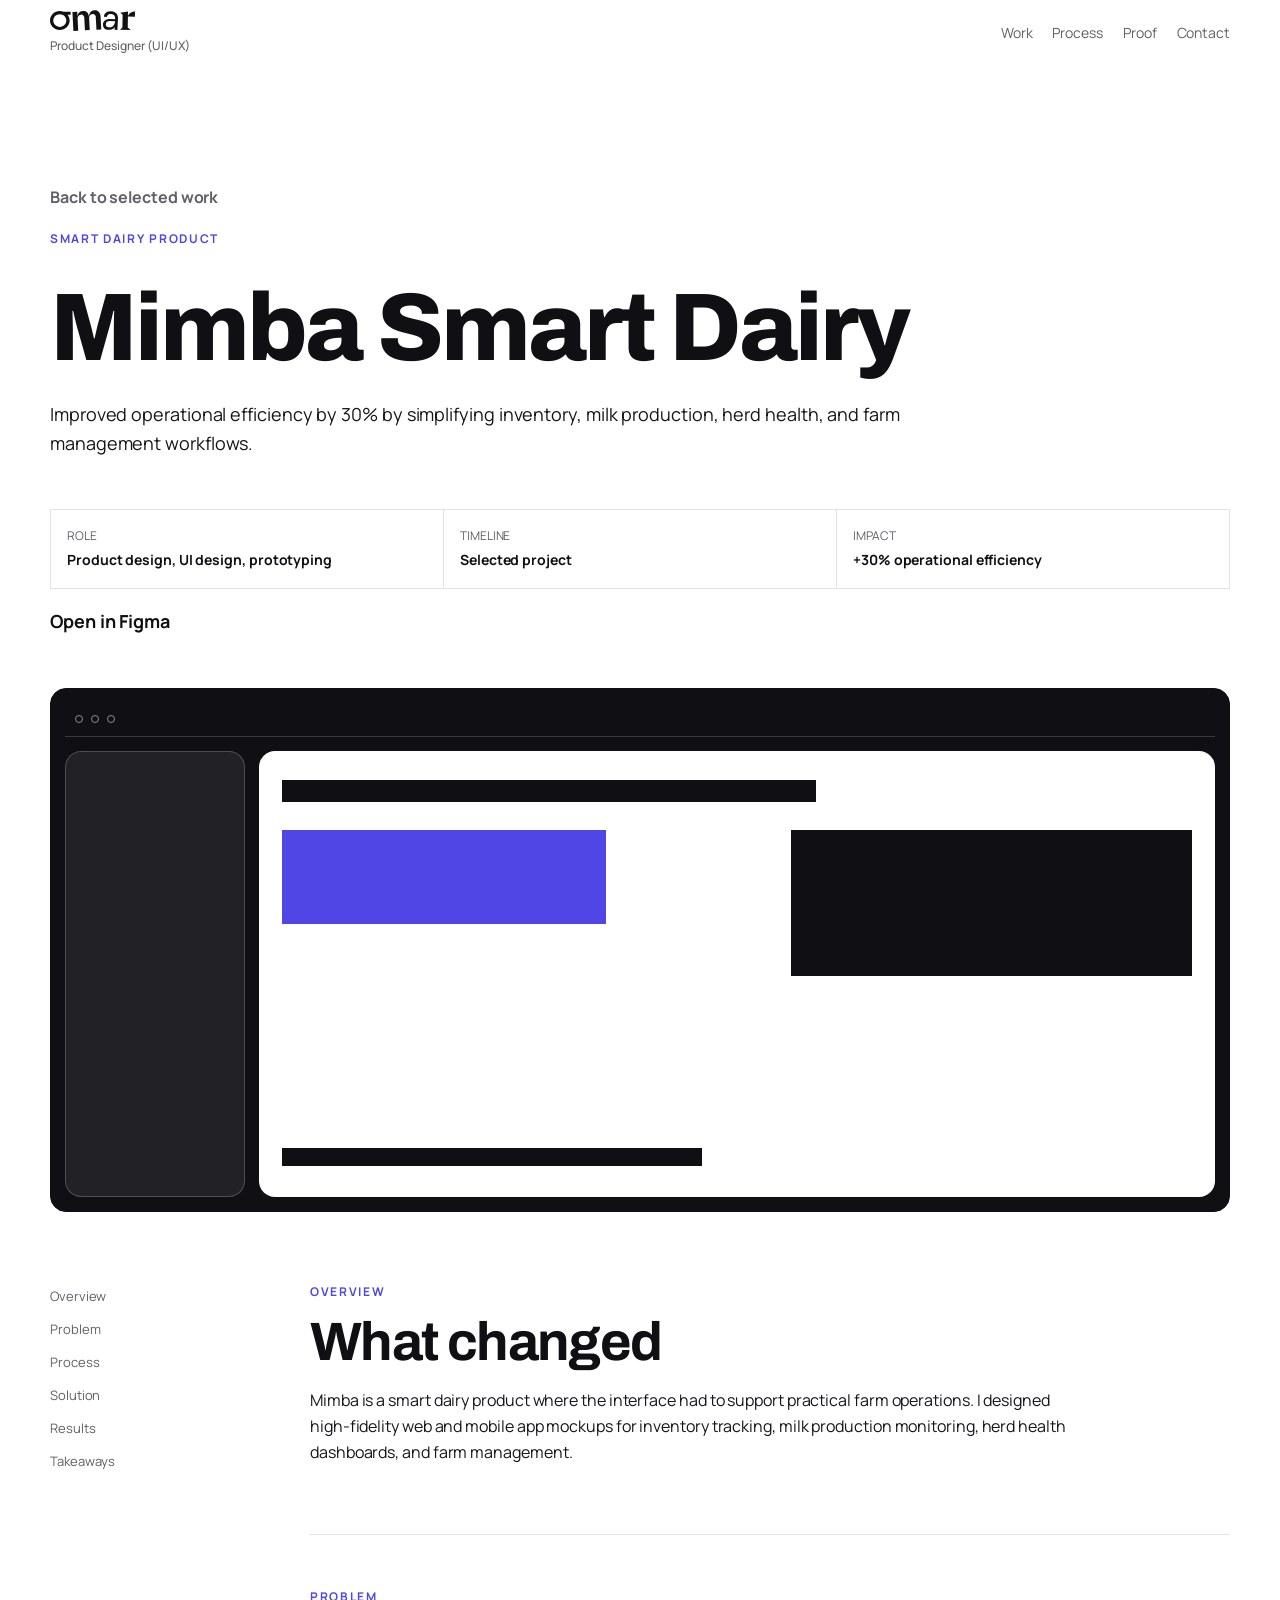
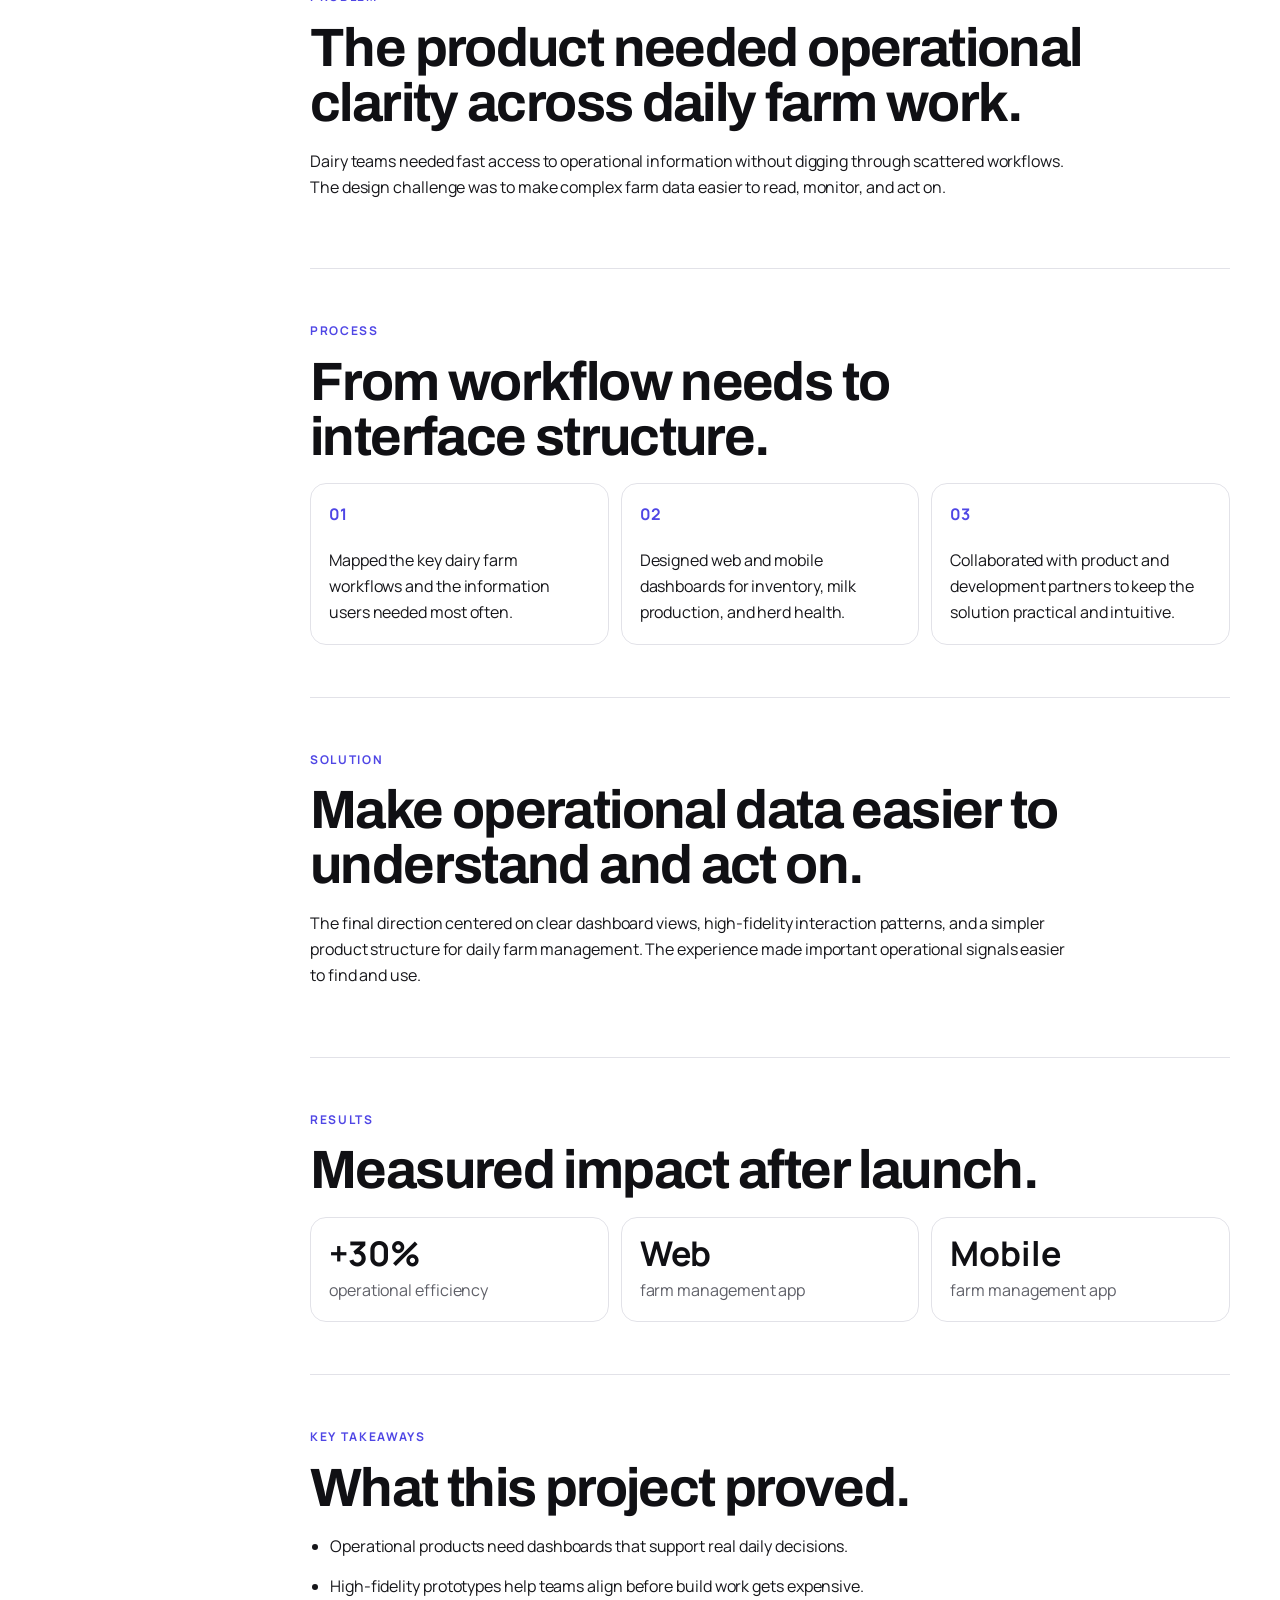
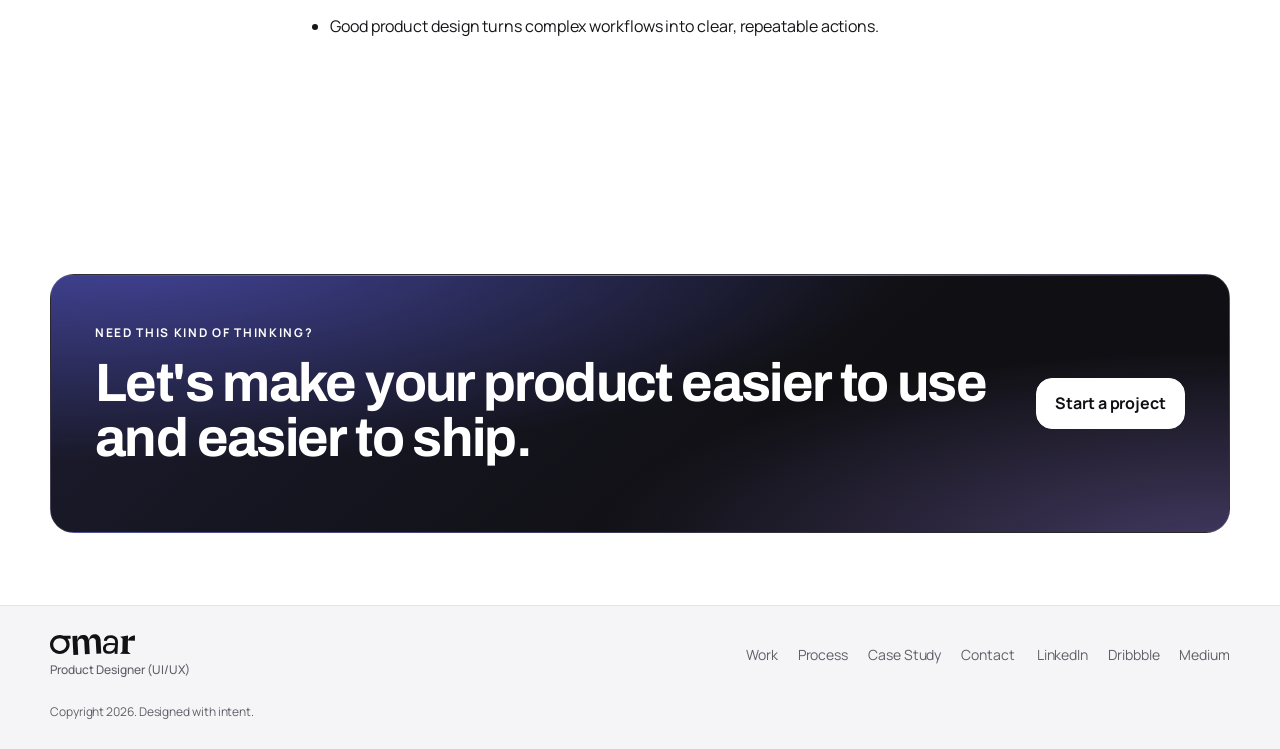
==== commit c44960b5: "Add the omar wordmark and the portrait Brand: - The wordmark replaces the typed name in the header a" ====
--- a/case-study.html
+++ b/case-study.html
@@ -43,7 +43,7 @@
     <header class="site-header" data-header>
       <nav class="nav shell" aria-label="Primary navigation">
         <a class="brand" href="index.html" aria-label="Md Omar Faruque home">
-          <span>Md Omar Faruque</span>
+          <img class="brand-mark" src="logo-black.svg" alt="Omar" width="494" height="122">
           <span>Product Designer (UI/UX)</span>
         </a>
 
@@ -211,7 +211,7 @@
     <footer class="site-footer">
       <div class="shell footer-grid">
         <a class="brand" href="index.html" aria-label="Md Omar Faruque home">
-          <span>Md Omar Faruque</span>
+          <img class="brand-mark" src="logo-black.svg" alt="Omar" width="494" height="122">
           <span>Product Designer (UI/UX)</span>
         </a>
         <nav class="footer-links" aria-label="Footer navigation">
--- a/styles.css
+++ b/styles.css
@@ -140,12 +140,13 @@
 .brand {
   display: inline-flex;
   flex-direction: column;
-  gap: 0;
-  font-family: var(--font-display);
-  font-size: 17px;
-  font-weight: 700;
-  letter-spacing: -0.02em;
-  line-height: 1.15;
+  align-items: flex-start;
+  gap: 5px;
+}
+
+.brand-mark {
+  width: auto;
+  height: 21px;
 }
 
 .brand span:last-child {
@@ -374,11 +375,15 @@
 .signal-board {
   position: relative;
   overflow: hidden;
-  display: none;
-  border: 1px solid var(--black);
-  border-radius: var(--radius);
-  background: var(--black);
-  color: var(--white);
+  border: 1px solid var(--line);
+  border-radius: 24px;
+  background: var(--soft);
+}
+
+.portrait {
+  width: 100%;
+  height: auto;
+  background: linear-gradient(180deg, var(--soft-2) 0%, var(--soft) 78%);
 }
 
 .signal-topline,
@@ -388,15 +393,19 @@
 }
 
 .signal-topline {
-  min-height: 56px;
+  min-height: 52px;
   display: flex;
   align-items: center;
   justify-content: space-between;
   gap: 16px;
-  padding: 16px;
-  border-bottom: 1px solid rgba(255, 255, 255, 0.18);
-  color: rgba(255, 255, 255, 0.78);
+  padding: 14px 18px;
+  border-top: 1px solid var(--line);
+  border-bottom: 1px solid var(--line);
+  color: var(--muted);
   font-size: 12px;
+  font-weight: 600;
+  letter-spacing: 0.08em;
+  text-transform: uppercase;
 }
 
 .trust-strip {
@@ -779,13 +788,42 @@
 
 .final-cta,
 .next-project {
-  display: grid;
-  gap: 24px;
+  position: relative;
+  overflow: hidden;
+  display: grid;
+  gap: 26px;
+  margin-top: 72px;
   margin-bottom: 72px;
-  padding: 28px;
+  padding: 34px 28px;
   color: var(--white);
-  background: var(--black);
-  border-radius: var(--radius);
+  border: 1px solid rgba(255, 255, 255, 0.1);
+  border-radius: 24px;
+  background:
+    radial-gradient(120% 150% at 6% -10%, rgba(99, 102, 241, 0.55) 0%, rgba(99, 102, 241, 0) 55%),
+    radial-gradient(90% 130% at 100% 108%, rgba(167, 139, 250, 0.34) 0%, rgba(167, 139, 250, 0) 60%),
+    linear-gradient(140deg, #1c1c30 0%, #101014 62%);
+}
+
+/* A light sweep along the top edge, so the card reads as lit rather than flat. */
+.final-cta::before,
+.next-project::before {
+  content: "";
+  position: absolute;
+  inset: 0 0 auto;
+  height: 1px;
+  background: linear-gradient(
+    90deg,
+    transparent,
+    rgba(255, 255, 255, 0.38) 32%,
+    rgba(255, 255, 255, 0.38) 68%,
+    transparent
+  );
+}
+
+.final-cta > *,
+.next-project > * {
+  position: relative;
+  z-index: 1;
 }
 
 .final-cta h2,
@@ -807,10 +845,6 @@
   color: var(--white);
   background: var(--accent);
   border-color: var(--accent);
-}
-
-.final-cta .text-link {
-  color: var(--white);
 }
 
 .site-footer {
@@ -1149,12 +1183,11 @@
 .fact-list {
   display: grid;
   margin: 0;
-  border-top: 1px solid rgba(255, 255, 255, 0.18);
 }
 
 .fact-list div {
-  padding: 16px;
-  border-bottom: 1px solid rgba(255, 255, 255, 0.14);
+  padding: 15px 18px;
+  border-bottom: 1px solid var(--line);
 }
 
 .fact-list div:last-child {
@@ -1162,17 +1195,18 @@
 }
 
 .fact-list dt {
-  margin-bottom: 6px;
+  margin-bottom: 5px;
   color: var(--accent);
-  font-size: 12px;
+  font-size: 11px;
   font-weight: 700;
+  letter-spacing: 0.12em;
   text-transform: uppercase;
 }
 
 .fact-list dd {
   margin: 0;
-  color: rgba(255, 255, 255, 0.78);
-  font-size: 13px;
+  color: var(--ink);
+  font-size: 14px;
   line-height: 1.55;
 }
 
@@ -1356,9 +1390,6 @@
     align-self: center;
   }
 
-  .signal-board {
-    display: block;
-  }
 
   .trust-grid {
     grid-template-columns: repeat(4, 1fr);
@@ -1392,7 +1423,8 @@
   .next-project {
     grid-template-columns: 1fr auto;
     align-items: center;
-    padding: 36px;
+    margin-top: 96px;
+    padding: 48px 44px;
   }
 
   .footer-grid {
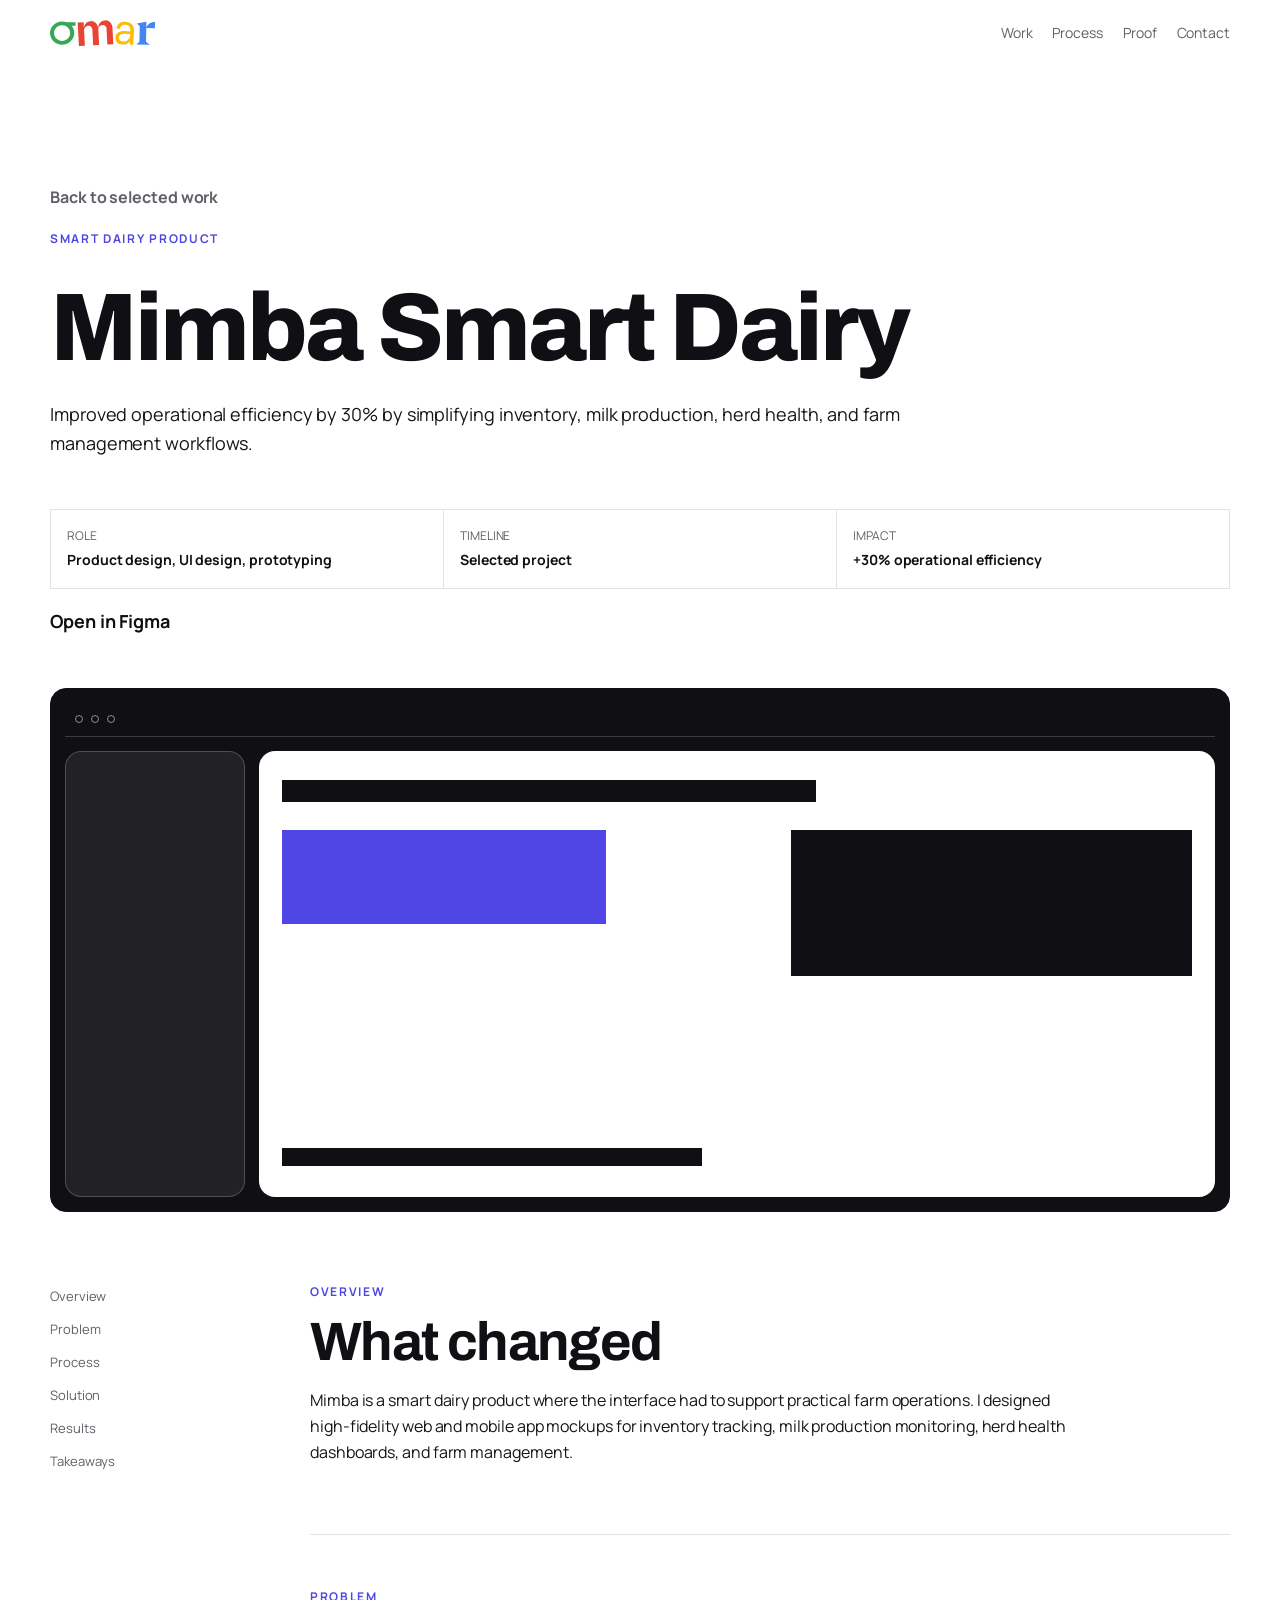
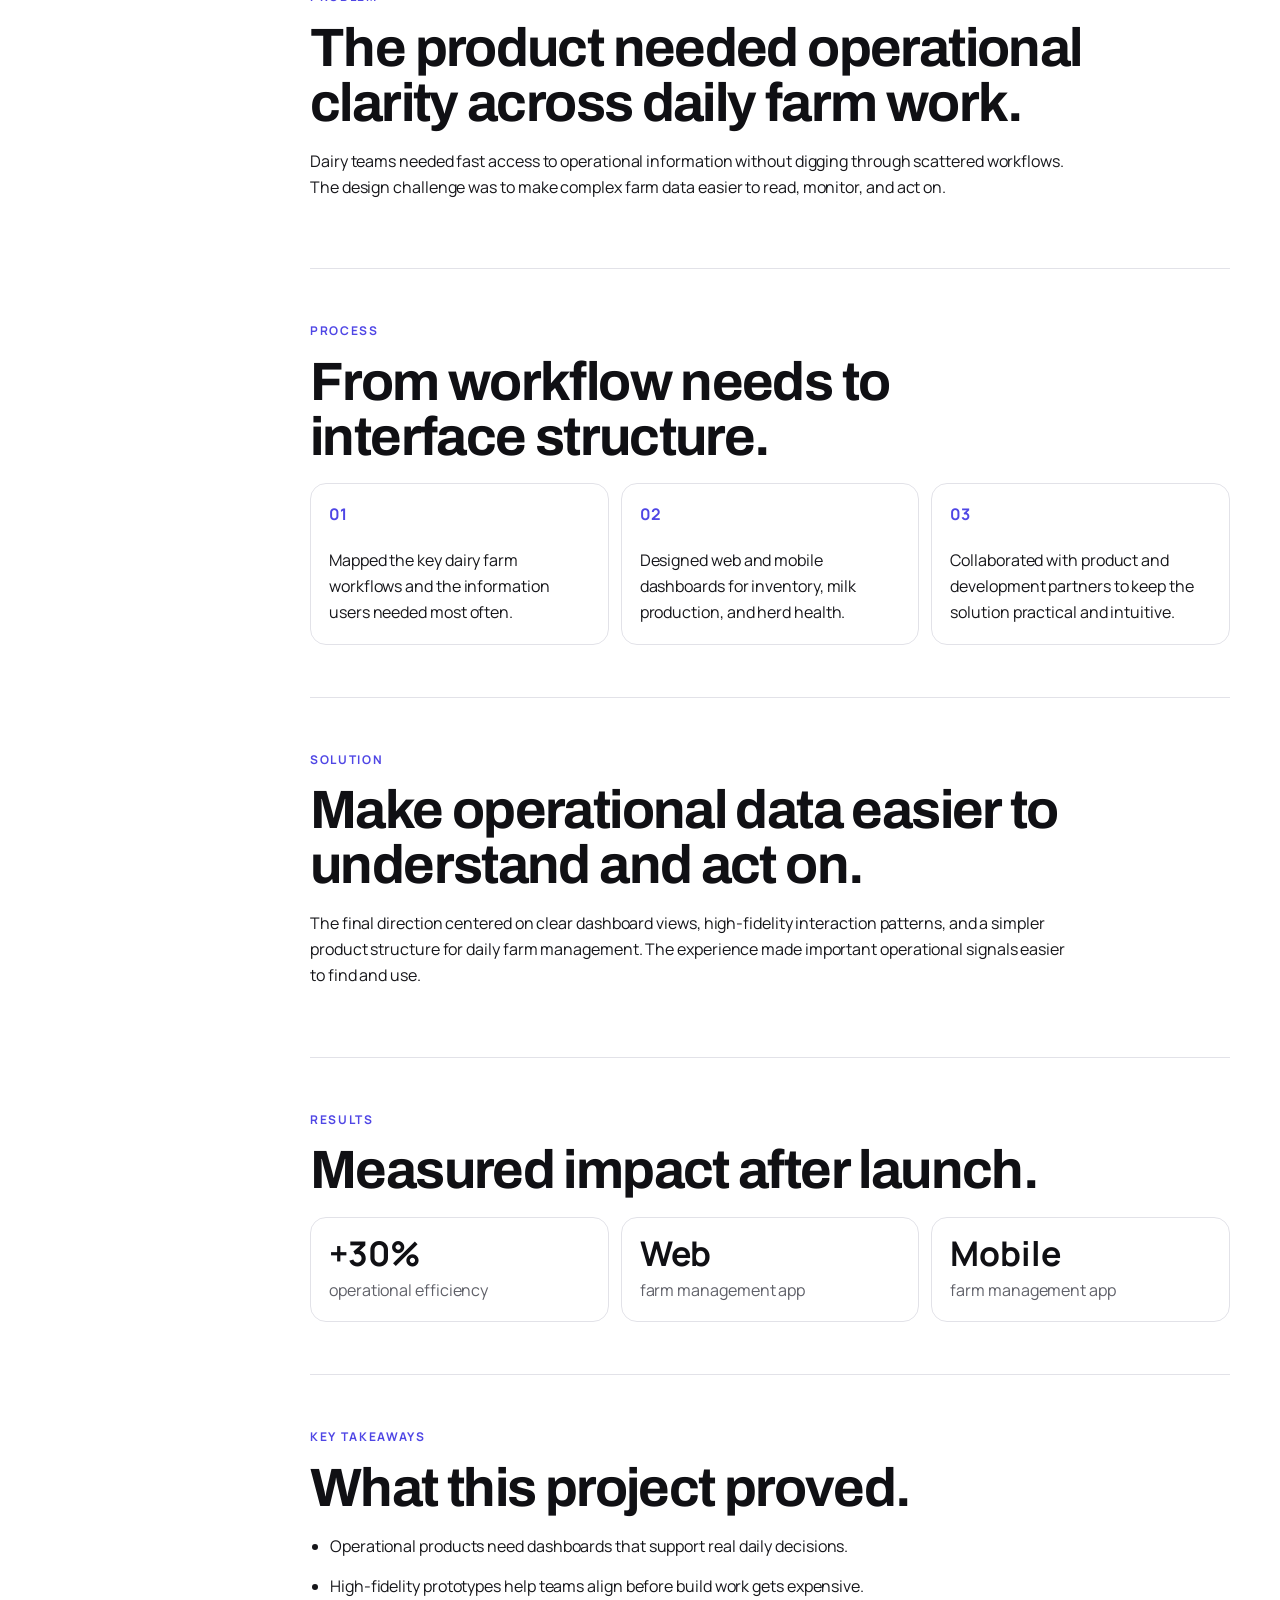
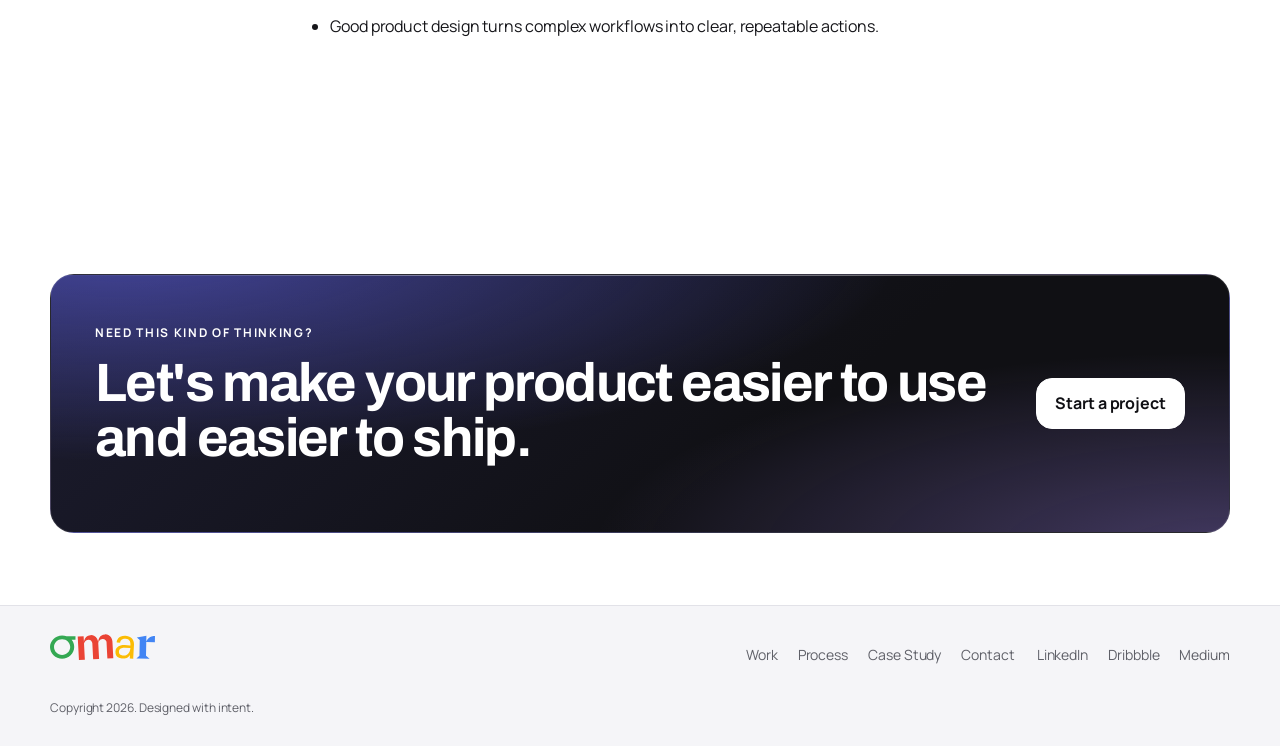
==== commit 07bb5734: "Use the colour wordmark alone in the brand lockup Drops the "Product Designer (UI/UX)" line under th" ====
--- a/case-study.html
+++ b/case-study.html
@@ -43,8 +43,7 @@
     <header class="site-header" data-header>
       <nav class="nav shell" aria-label="Primary navigation">
         <a class="brand" href="index.html" aria-label="Md Omar Faruque home">
-          <img class="brand-mark" src="logo-black.svg" alt="Omar" width="494" height="122">
-          <span>Product Designer (UI/UX)</span>
+          <img class="brand-mark" src="logo-color.svg" alt="Omar" width="494" height="122">
         </a>
 
         <button class="nav-toggle" type="button" aria-expanded="false" aria-controls="nav-links" data-nav-toggle>
@@ -211,8 +210,7 @@
     <footer class="site-footer">
       <div class="shell footer-grid">
         <a class="brand" href="index.html" aria-label="Md Omar Faruque home">
-          <img class="brand-mark" src="logo-black.svg" alt="Omar" width="494" height="122">
-          <span>Product Designer (UI/UX)</span>
+          <img class="brand-mark" src="logo-color.svg" alt="Omar" width="494" height="122">
         </a>
         <nav class="footer-links" aria-label="Footer navigation">
           <a href="index.html#work">Work</a>
--- a/styles.css
+++ b/styles.css
@@ -139,22 +139,12 @@
 
 .brand {
   display: inline-flex;
-  flex-direction: column;
-  align-items: flex-start;
-  gap: 5px;
+  align-items: center;
 }
 
 .brand-mark {
   width: auto;
-  height: 21px;
-}
-
-.brand span:last-child {
-  color: var(--muted);
-  font-family: var(--font-sans);
-  font-size: 12px;
-  font-weight: 500;
-  letter-spacing: 0;
+  height: 26px;
 }
 
 .nav-toggle {
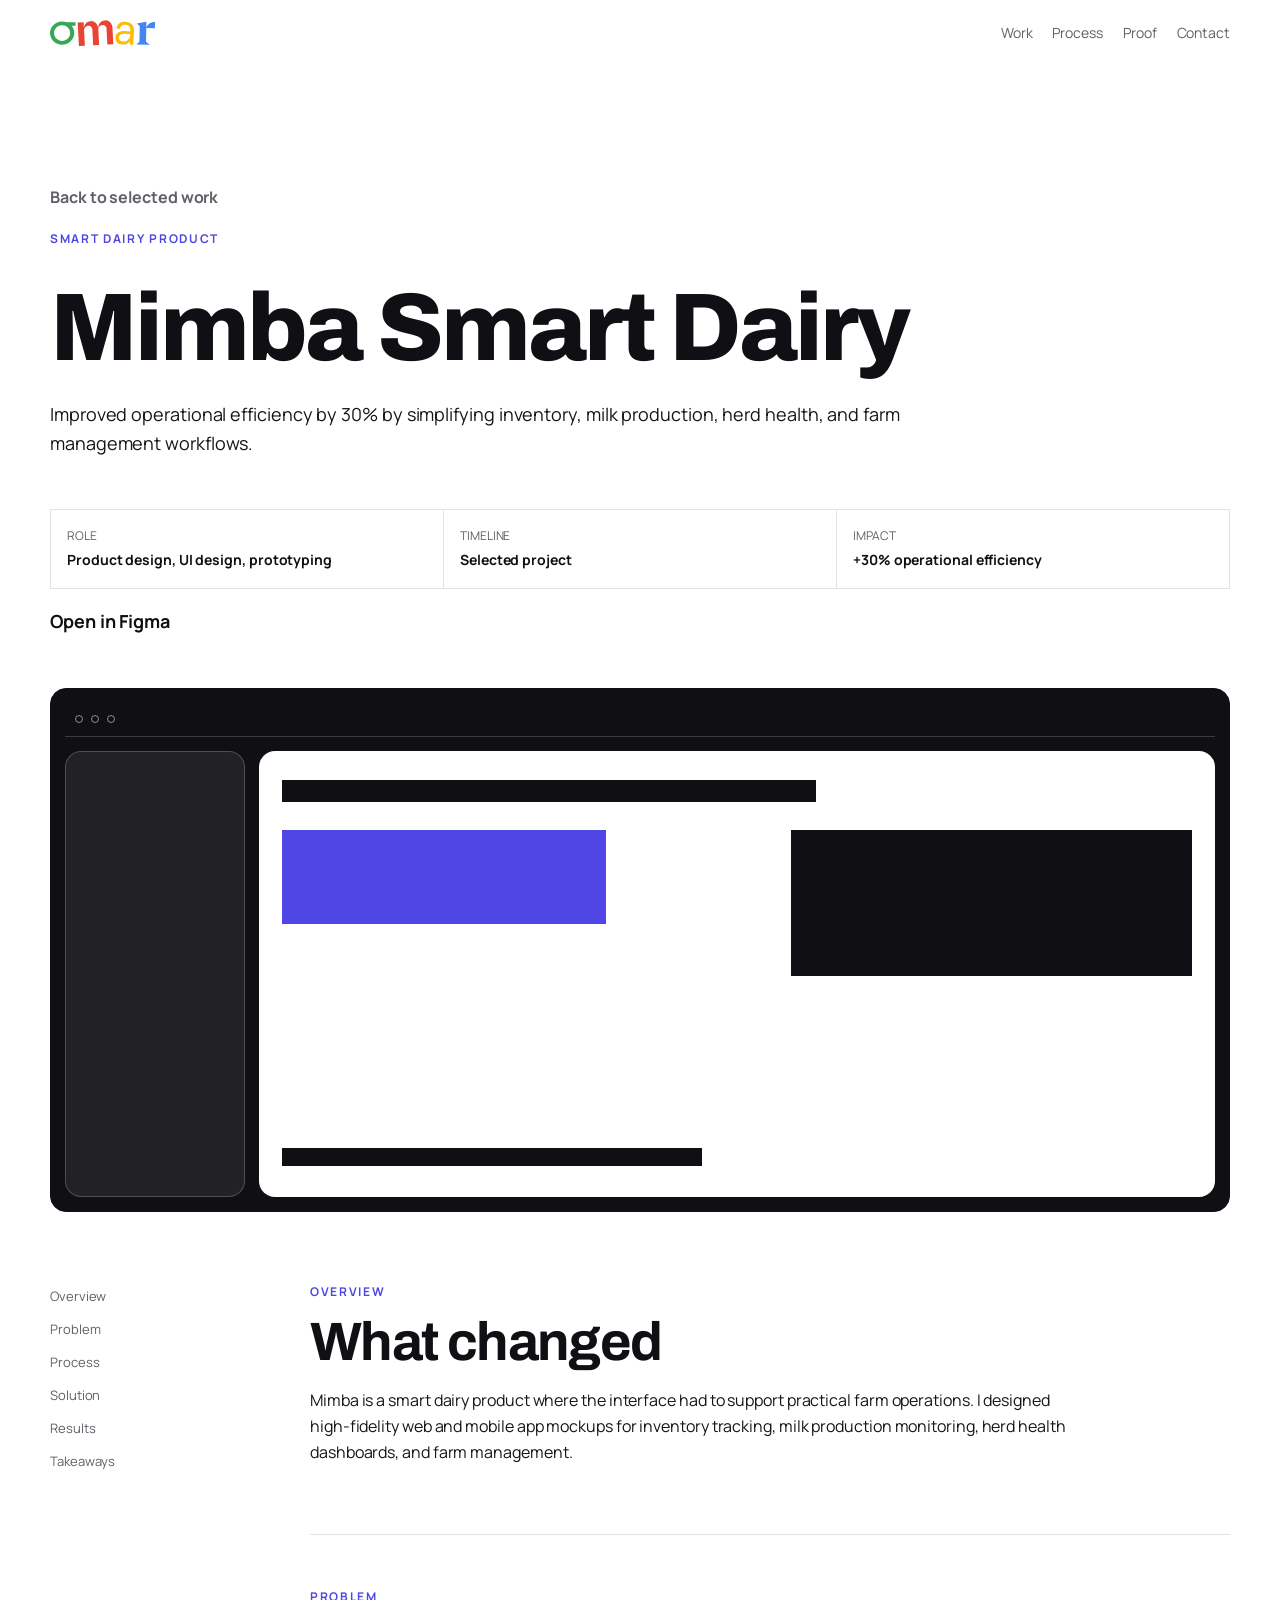
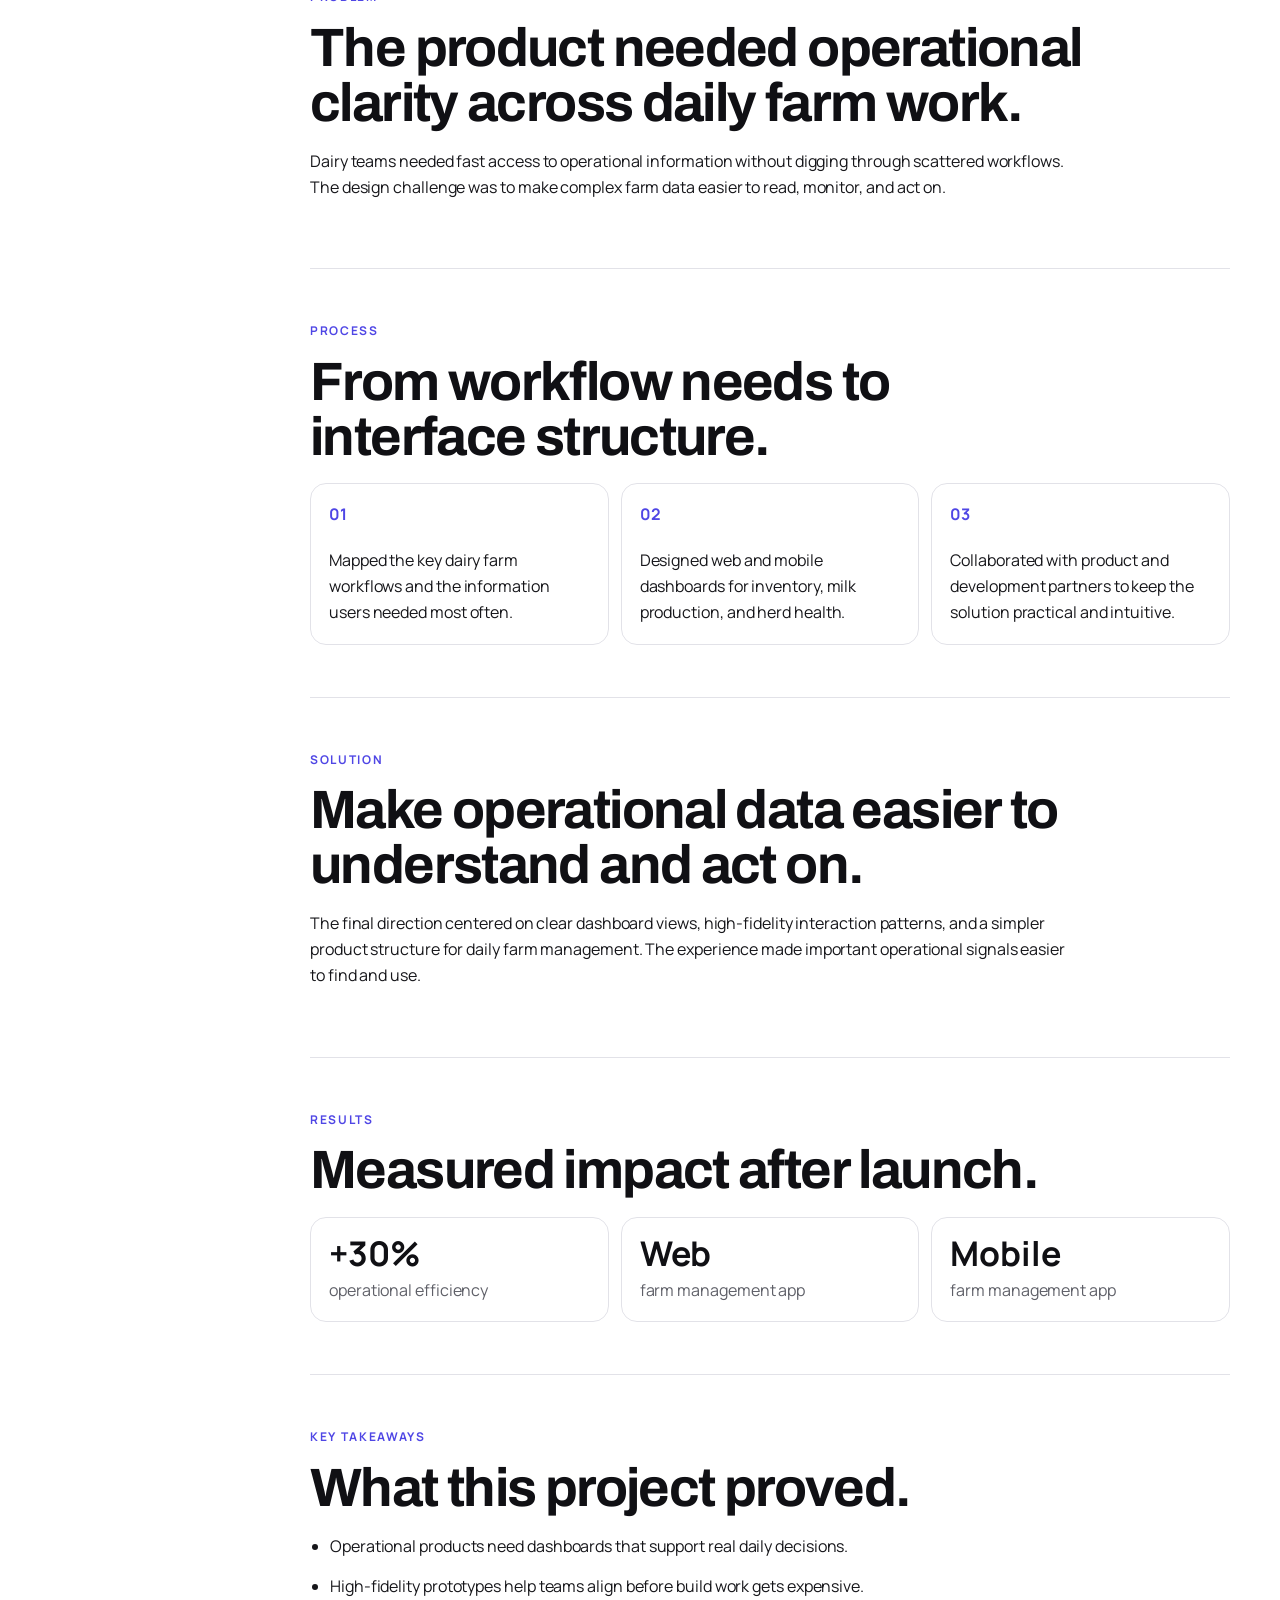
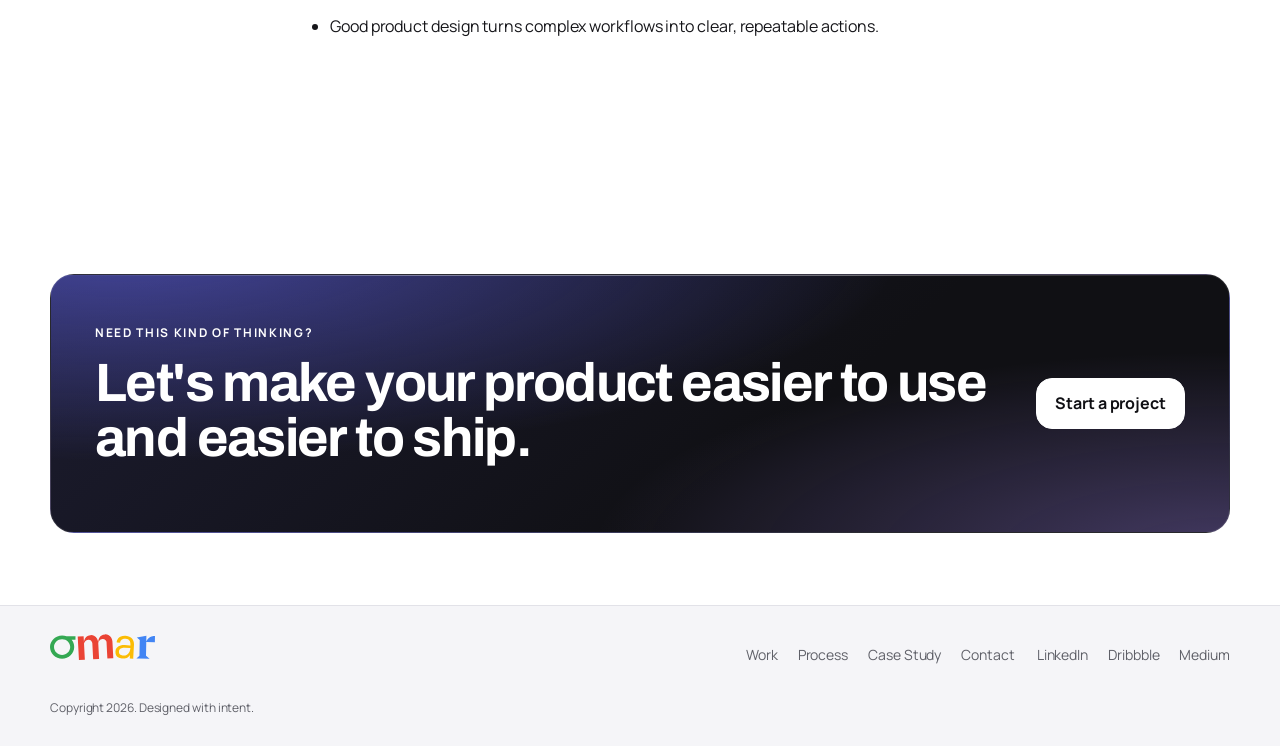
==== commit 1f91917e: "Senior Product Designer (UI/UX), 8+ years Restores the title and experience figure the resume pass h" ====
--- a/case-study.html
+++ b/case-study.html
@@ -22,7 +22,7 @@
     <meta property="og:image" content="https://omarshowcase.netlify.app/og-image.png">
     <meta property="og:image:width" content="1200">
     <meta property="og:image:height" content="630">
-    <meta property="og:image:alt" content="Md Omar Faruque, Product Designer, Dhaka Bangladesh">
+    <meta property="og:image:alt" content="Md Omar Faruque, Senior Product Designer, Dhaka Bangladesh">
 
     <meta name="twitter:card" content="summary_large_image">
     <meta name="twitter:title" content="Case Study | Md Omar Faruque">
--- a/styles.css
+++ b/styles.css
@@ -377,6 +377,10 @@
 }
 
 .signal-topline,
+.signal-topline span {
+  white-space: nowrap;
+}
+
 .fact-list {
   position: relative;
   z-index: 1;
@@ -387,14 +391,15 @@
   display: flex;
   align-items: center;
   justify-content: space-between;
-  gap: 16px;
-  padding: 14px 18px;
+  gap: 4px 12px;
+  flex-wrap: wrap;
+  padding: 14px 16px;
   border-top: 1px solid var(--line);
   border-bottom: 1px solid var(--line);
   color: var(--muted);
   font-size: 12px;
   font-weight: 600;
-  letter-spacing: 0.08em;
+  letter-spacing: 0.05em;
   text-transform: uppercase;
 }
 
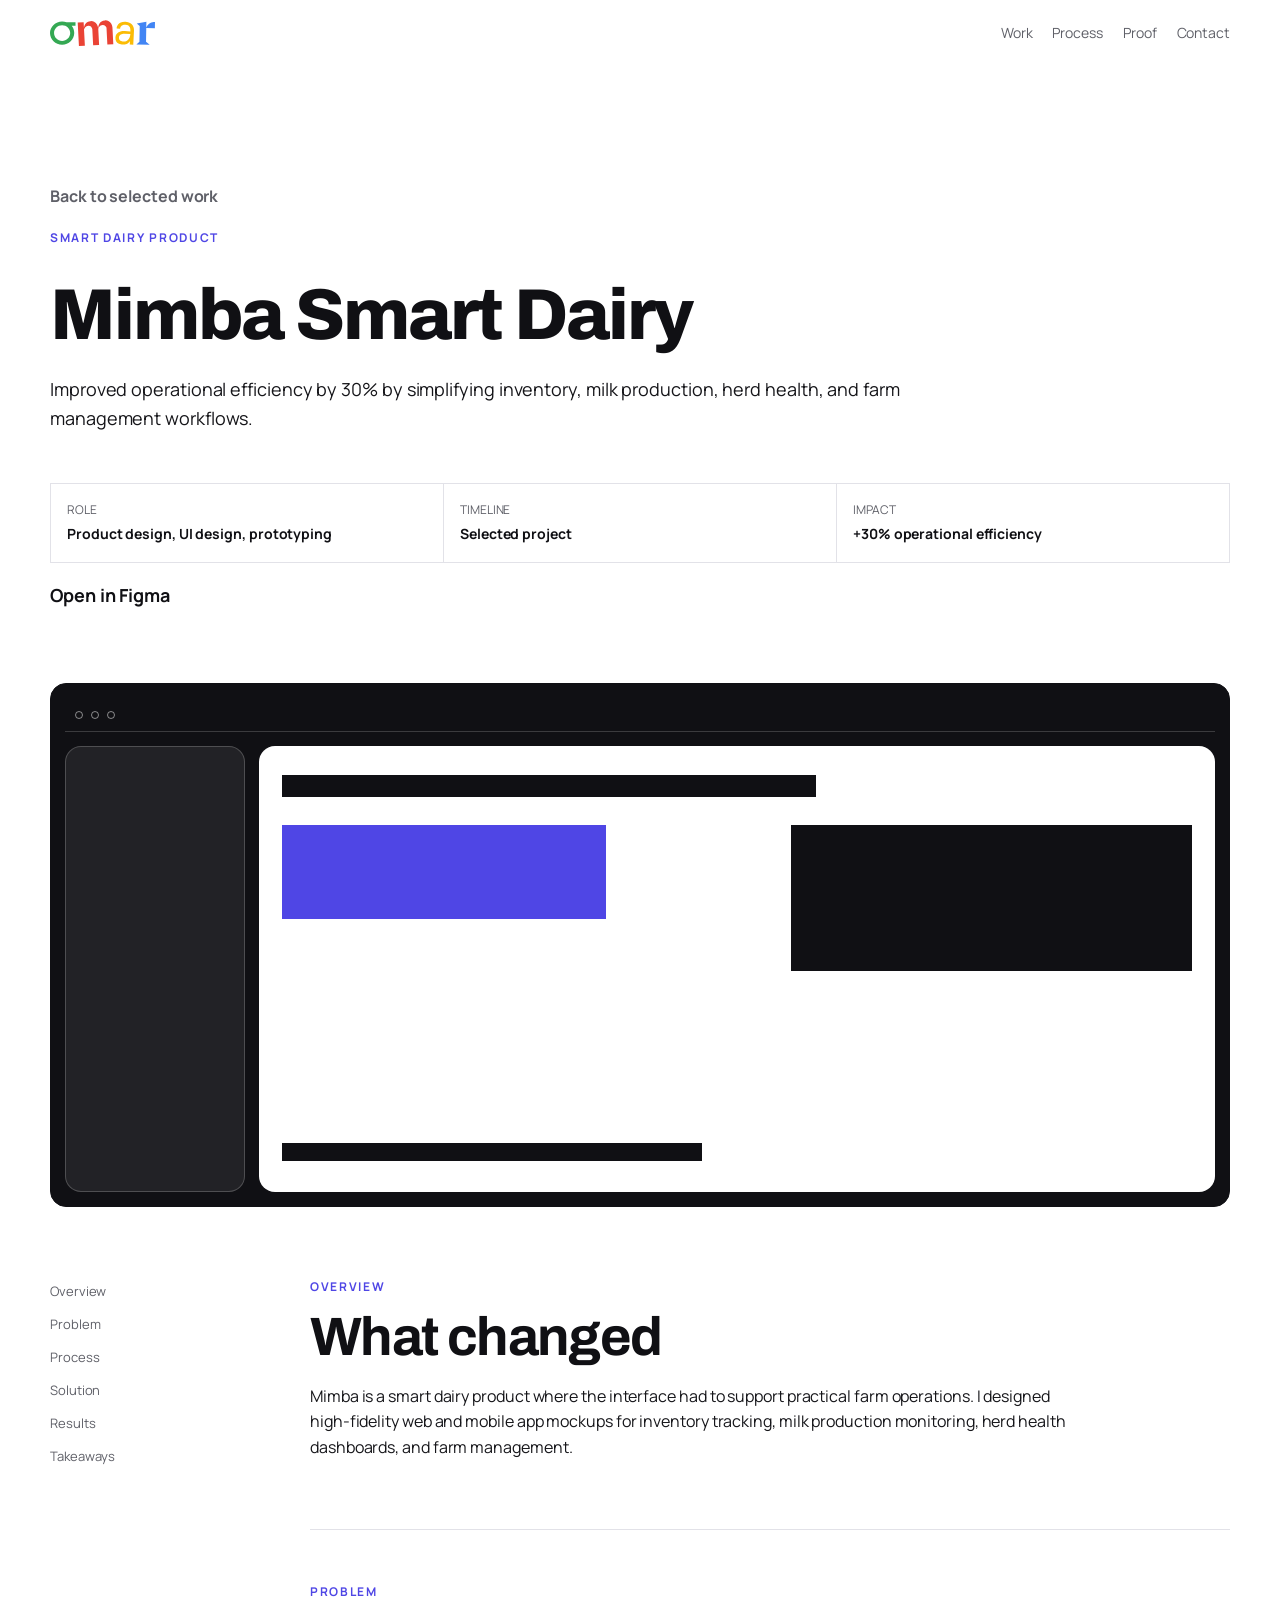
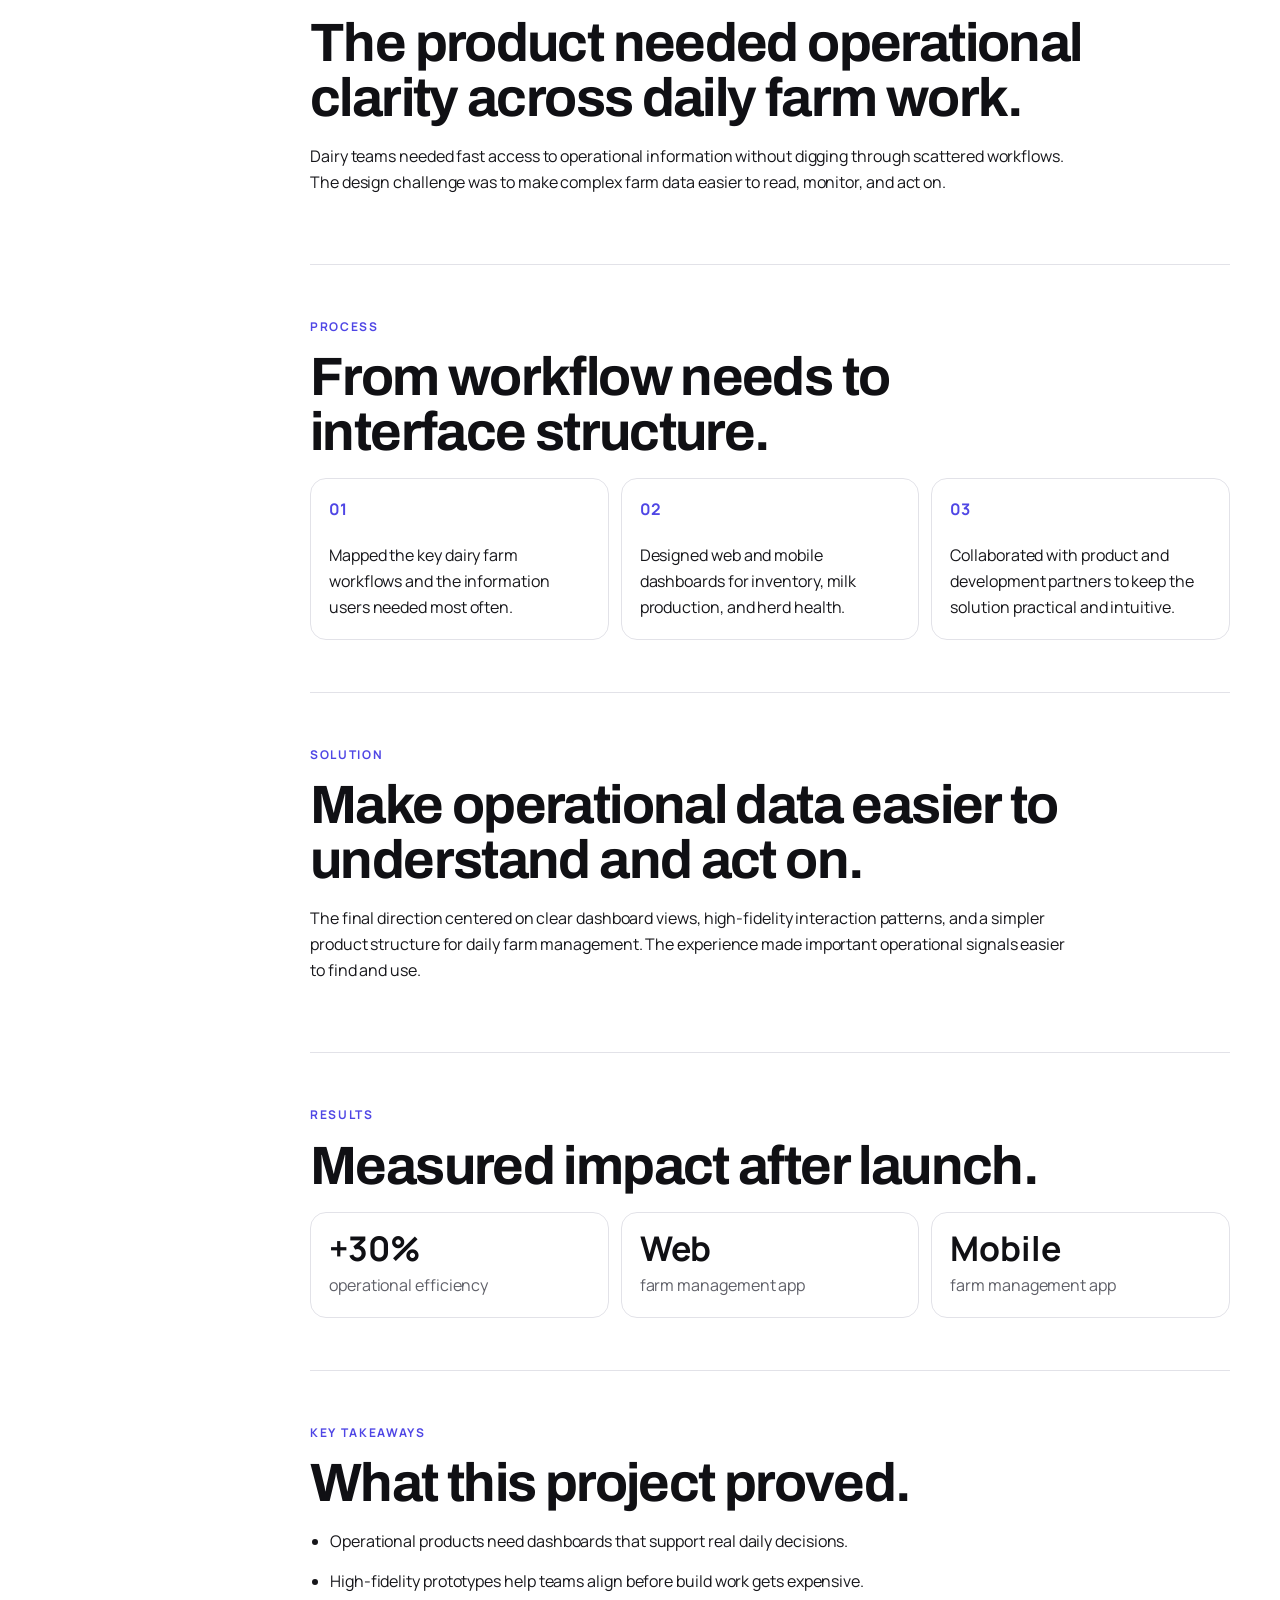
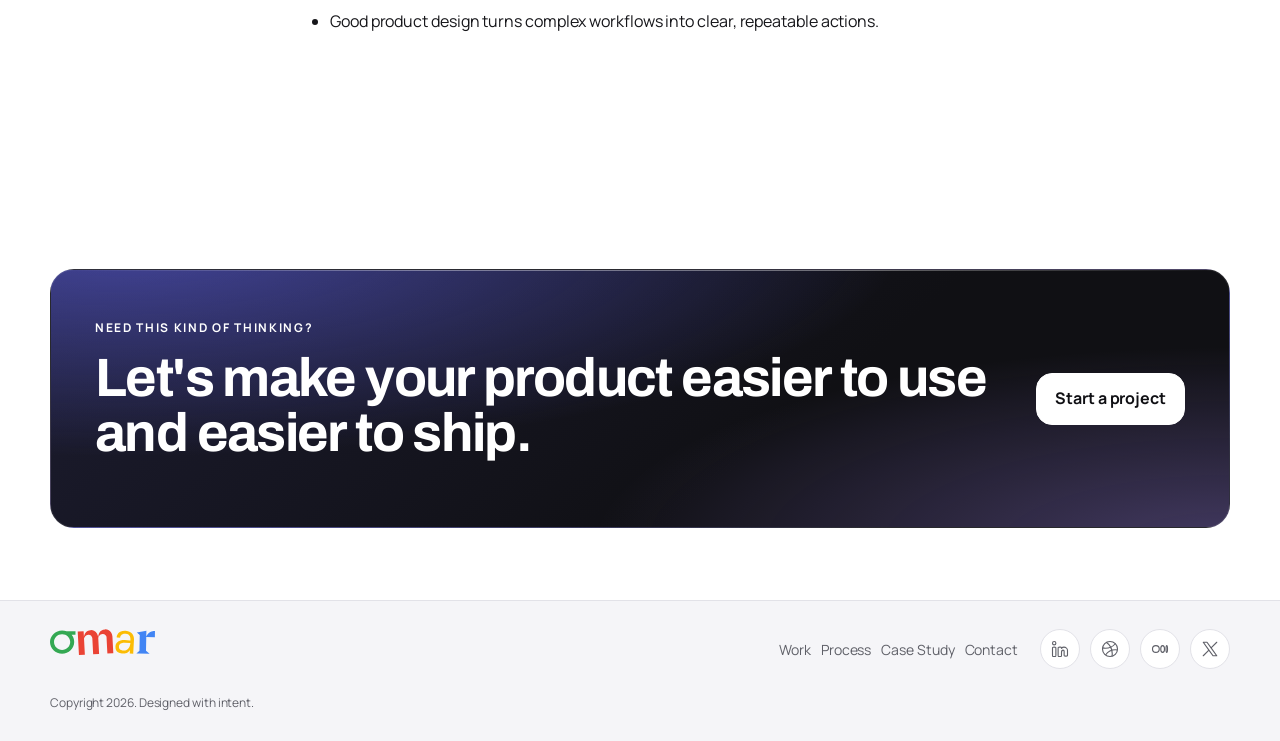
==== commit 0a9fb783: "Social links become icons, and X joins them Four 24px stroke icons replace the text labels in the fo" ====
--- a/case-study.html
+++ b/case-study.html
@@ -219,9 +219,18 @@
           <a href="contact.html">Contact</a>
         </nav>
         <div class="social-links" aria-label="Social links">
-          <a href="https://www.linkedin.com/in/omarmahin/" target="_blank" rel="noopener noreferrer me">LinkedIn</a>
-          <a href="https://dribbble.com/omarmahin" target="_blank" rel="noopener noreferrer me">Dribbble</a>
-          <a href="https://medium.com/@omarmahin0" target="_blank" rel="noopener noreferrer me">Medium</a>
+          <a href="https://www.linkedin.com/in/omarmahin/" target="_blank" rel="noopener noreferrer me" aria-label="LinkedIn">
+            <svg viewBox="0 0 24 24" fill="none" aria-hidden="true" focusable="false"><path d="M4.5 9.5H4C3.05719 9.5 2.58579 9.5 2.29289 9.79289C2 10.0858 2 10.5572 2 11.5V20C2 20.9428 2 21.4142 2.29289 21.7071C2.58579 22 3.05719 22 4 22H4.5C5.44281 22 5.91421 22 6.20711 21.7071C6.5 21.4142 6.5 20.9428 6.5 20V11.5C6.5 10.5572 6.5 10.0858 6.20711 9.79289C5.91421 9.5 5.44281 9.5 4.5 9.5Z" stroke="currentColor" stroke-width="1.5"/><path d="M6.5 4.25C6.5 5.49264 5.49264 6.5 4.25 6.5C3.00736 6.5 2 5.49264 2 4.25C2 3.00736 3.00736 2 4.25 2C5.49264 2 6.5 3.00736 6.5 4.25Z" stroke="currentColor" stroke-width="1.5"/><path d="M12.326 9.5H11.5C10.5572 9.5 10.0858 9.5 9.79289 9.79289C9.5 10.0858 9.5 10.5572 9.5 11.5V20C9.5 20.9428 9.5 21.4142 9.79289 21.7071C10.0858 22 10.5572 22 11.5 22H12C12.9428 22 13.4142 22 13.7071 21.7071C14 21.4142 14 20.9428 14 20L14.0001 16.5001C14.0001 14.8433 14.5281 13.5001 16.0879 13.5001C16.8677 13.5001 17.5 14.1717 17.5 15.0001V19.5001C17.5 20.4429 17.5 20.9143 17.7929 21.2072C18.0857 21.5001 18.5572 21.5001 19.5 21.5001H19.9987C20.9413 21.5001 21.4126 21.5001 21.7055 21.2073C21.9984 20.9145 21.9985 20.4432 21.9987 19.5006L22.0001 14.0002C22.0001 11.515 19.6364 9.50024 17.2968 9.50024C15.9649 9.50024 14.7767 10.1531 14.0001 11.174C14 10.5439 14 10.2289 13.8632 9.995C13.7765 9.84686 13.6531 9.72353 13.505 9.63687C13.2711 9.5 12.9561 9.5 12.326 9.5Z" stroke="currentColor" stroke-width="1.5" stroke-linejoin="round"/></svg>
+          </a>
+          <a href="https://dribbble.com/omarmahin" target="_blank" rel="noopener noreferrer me" aria-label="Dribbble">
+            <svg viewBox="0 0 24 24" fill="none" aria-hidden="true" focusable="false"><circle cx="12" cy="12" r="10" stroke="currentColor" stroke-width="1.5"/><path d="M22 13.2644C21.0732 13.0906 20.12 13 19.1472 13C13.7948 13 9.03435 15.7425 6 20" stroke="currentColor" stroke-width="1.5" stroke-linejoin="round"/><path d="M19 5C15.8705 8.66742 11.1679 11 5.90962 11C4.56437 11 3.25548 10.8473 2 10.5587" stroke="currentColor" stroke-width="1.5" stroke-linejoin="round"/><path d="M14.6178 22C14.8684 20.786 15 19.5287 15 18.2407C15 11.9247 11.8343 6.34645 7 3" stroke="currentColor" stroke-width="1.5" stroke-linejoin="round"/></svg>
+          </a>
+          <a href="https://medium.com/@omarmahin0" target="_blank" rel="noopener noreferrer me" aria-label="Medium">
+            <svg viewBox="0 0 24 24" fill="none" aria-hidden="true" focusable="false"><circle cx="6.5" cy="12" r="4.5" stroke="currentColor" stroke-width="1.5"/><ellipse cx="15.5" cy="12" rx="2.5" ry="4.5" stroke="currentColor" stroke-width="1.5"/><ellipse cx="21" cy="12" rx="1" ry="4.5" stroke="currentColor" stroke-width="1.5"/></svg>
+          </a>
+          <a href="https://x.com/Omarmahin" target="_blank" rel="noopener noreferrer me" aria-label="X">
+            <svg viewBox="0 0 24 24" fill="none" aria-hidden="true" focusable="false"><path d="M3 21L10.5484 13.4516M21 3L13.4516 10.5484M10.5484 13.4516L16 21H21L13.4516 10.5484L8 3H3L10.5484 13.4516Z" stroke="currentColor" stroke-width="1.5" stroke-linecap="round" stroke-linejoin="round"/></svg>
+          </a>
         </div>
         <p class="copyright">Copyright 2026. Designed with intent.</p>
       </div>
--- a/styles.css
+++ b/styles.css
@@ -199,9 +199,7 @@
 }
 
 .nav-links a,
-.footer-links a,
-.social-links a,
-.social-links span {
+.footer-links a {
   position: relative;
   min-height: 42px;
   display: inline-flex;
@@ -217,14 +215,12 @@
 
 .nav-links a:hover,
 .footer-links a:hover,
-.social-links a:hover,
 .nav-links a[aria-current="page"] {
   color: var(--black);
 }
 
 .nav-links a::after,
 .footer-links a::after,
-.social-links a::after,
 .text-link::after,
 .back-link::after {
   content: "";
@@ -241,7 +237,6 @@
 
 .nav-links a:hover::after,
 .footer-links a:hover::after,
-.social-links a:hover::after,
 .text-link:hover::after,
 .back-link:hover::after {
   transform: scaleX(1);
@@ -251,7 +246,7 @@
   display: grid;
   gap: 44px;
   min-height: 0;
-  align-items: center;
+  align-items: start;
 }
 
 .eyebrow {
@@ -281,9 +276,9 @@
 }
 
 h1 {
-  max-width: 15ch;
+  max-width: 17ch;
   margin-bottom: 22px;
-  font-size: 44px;
+  font-size: 40px;
   font-weight: 800;
 }
 
@@ -403,6 +398,55 @@
   text-transform: uppercase;
 }
 
+.hero-clients {
+  margin-top: 36px;
+}
+
+.hero-clients > span {
+  display: block;
+  margin-bottom: 2px;
+  color: var(--muted);
+  font-size: 11px;
+  font-weight: 700;
+  letter-spacing: 0.12em;
+  text-transform: uppercase;
+}
+
+.logo-row {
+  display: flex;
+  flex-wrap: wrap;
+  align-items: center;
+  gap: 14px 26px;
+  margin: 14px 0 0;
+  padding: 0;
+  list-style: none;
+}
+
+.logo-row img {
+  display: block;
+  width: auto;
+  opacity: 0.76;
+}
+
+.logo-elx {
+  height: 12px;
+}
+
+.logo-uss {
+  height: 17px;
+}
+
+.logo-fpg {
+  height: 32px;
+}
+
+/* Finer strokes than the rest, so it needs a little more size and weight
+   to sit at the same optical level. */
+.logo-ctk {
+  height: 28px;
+  opacity: 0.95;
+}
+
 .trust-strip {
   border-block: 1px solid var(--line);
   background: var(--soft);
@@ -857,7 +901,31 @@
 .social-links {
   display: flex;
   flex-wrap: wrap;
-  gap: 12px 20px;
+  gap: 10px;
+}
+
+.social-links a {
+  display: inline-flex;
+  align-items: center;
+  justify-content: center;
+  width: 40px;
+  height: 40px;
+  color: var(--muted);
+  border: 1px solid var(--line);
+  border-radius: 999px;
+  background: var(--white);
+  transition: color 160ms ease, border-color 160ms ease, background 160ms ease;
+}
+
+.social-links a:hover {
+  color: var(--white);
+  border-color: var(--black);
+  background: var(--black);
+}
+
+.social-links svg {
+  width: 18px;
+  height: 18px;
 }
 
 .copyright {
@@ -1181,7 +1249,7 @@
 }
 
 .fact-list div {
-  padding: 15px 18px;
+  padding: 13px 18px;
   border-bottom: 1px solid var(--line);
 }
 
@@ -1302,7 +1370,7 @@
   }
 
   h1 {
-    font-size: 36px;
+    font-size: 34px;
   }
 }
 
@@ -1312,7 +1380,7 @@
   }
 
   h1 {
-    font-size: 76px;
+    font-size: 58px;
   }
 
   h2 {
@@ -1340,7 +1408,7 @@
 
 @media (min-width: 780px) {
   .section-pad {
-    padding-top: 118px;
+    padding-top: 96px;
     padding-bottom: 84px;
   }
 
@@ -1378,11 +1446,6 @@
 
   .hero {
     grid-template-columns: minmax(0, 1.05fr) minmax(320px, 0.72fr);
-    min-height: calc(100svh - 150px);
-  }
-
-  .hero-copy {
-    align-self: center;
   }
 
 
@@ -1466,7 +1529,7 @@
 
 @media (min-width: 1040px) {
   h1 {
-    font-size: 96px;
+    font-size: 72px;
   }
 
   h2 {
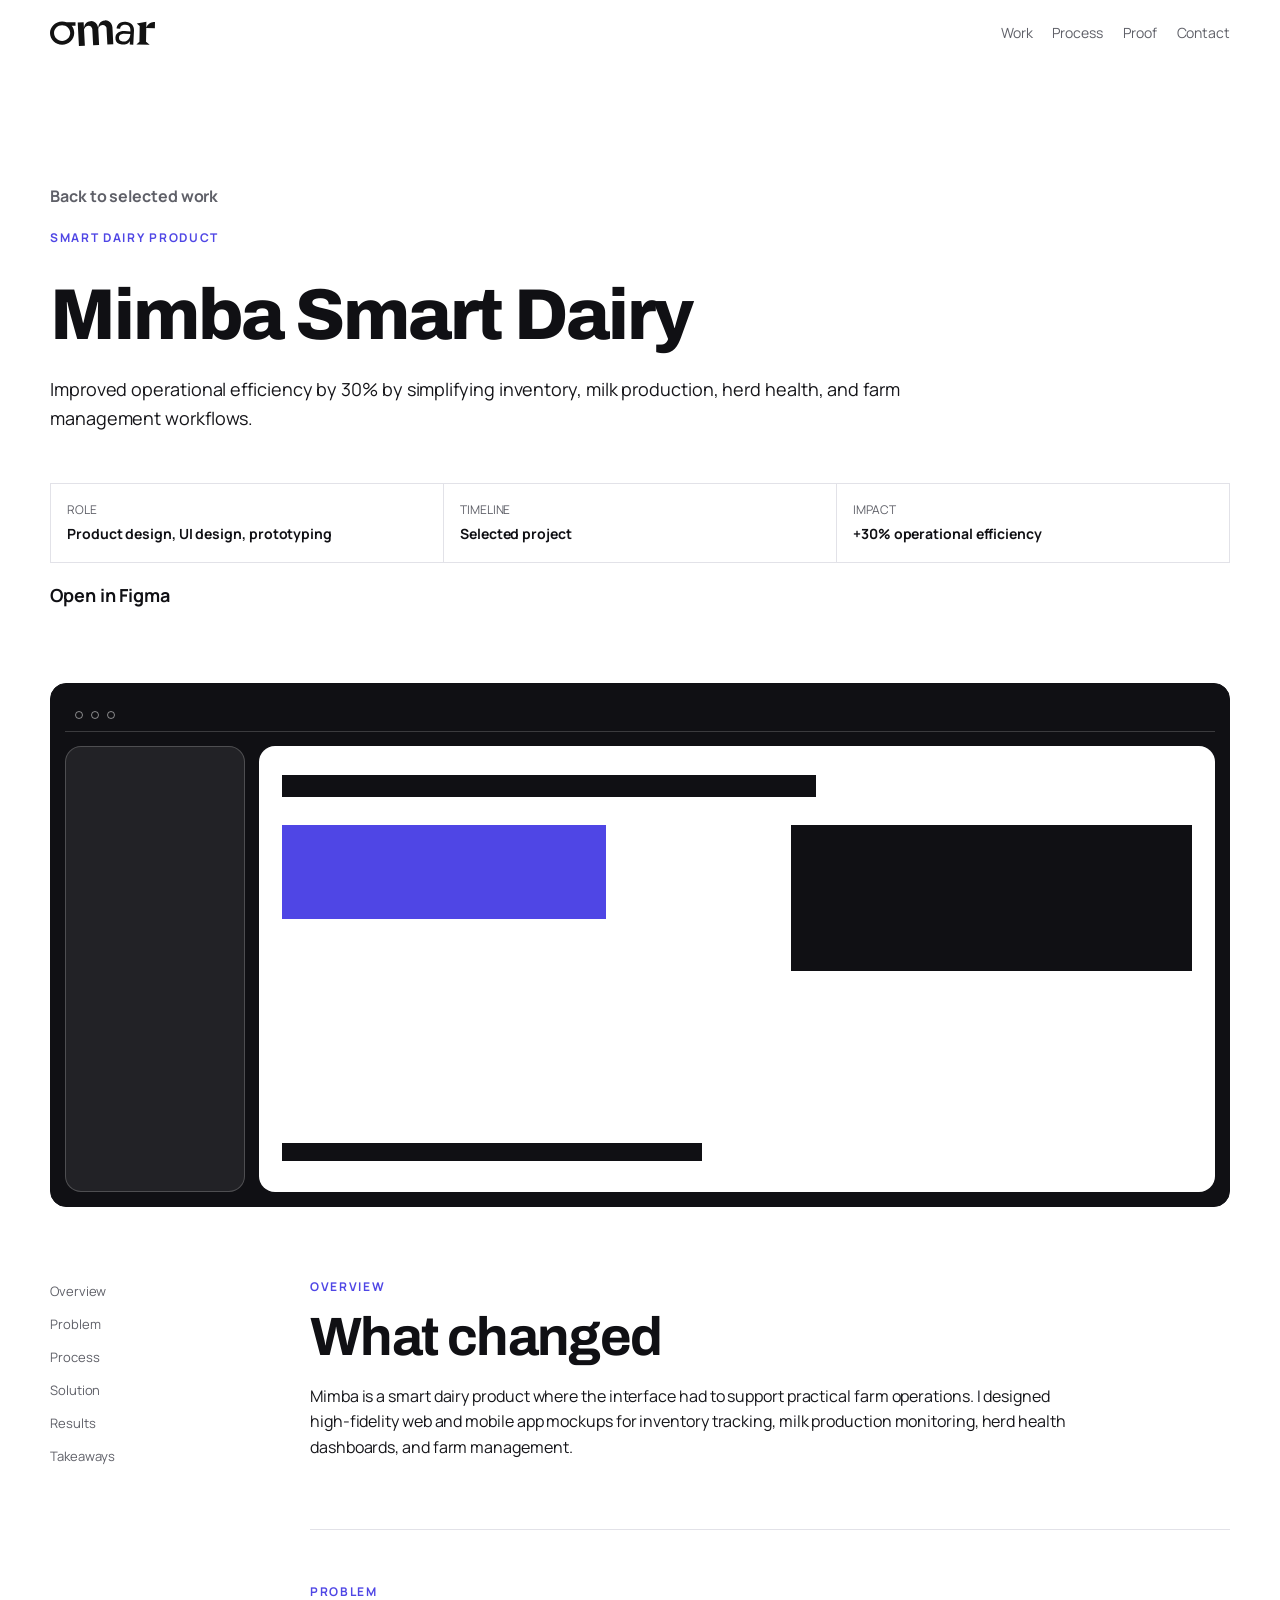
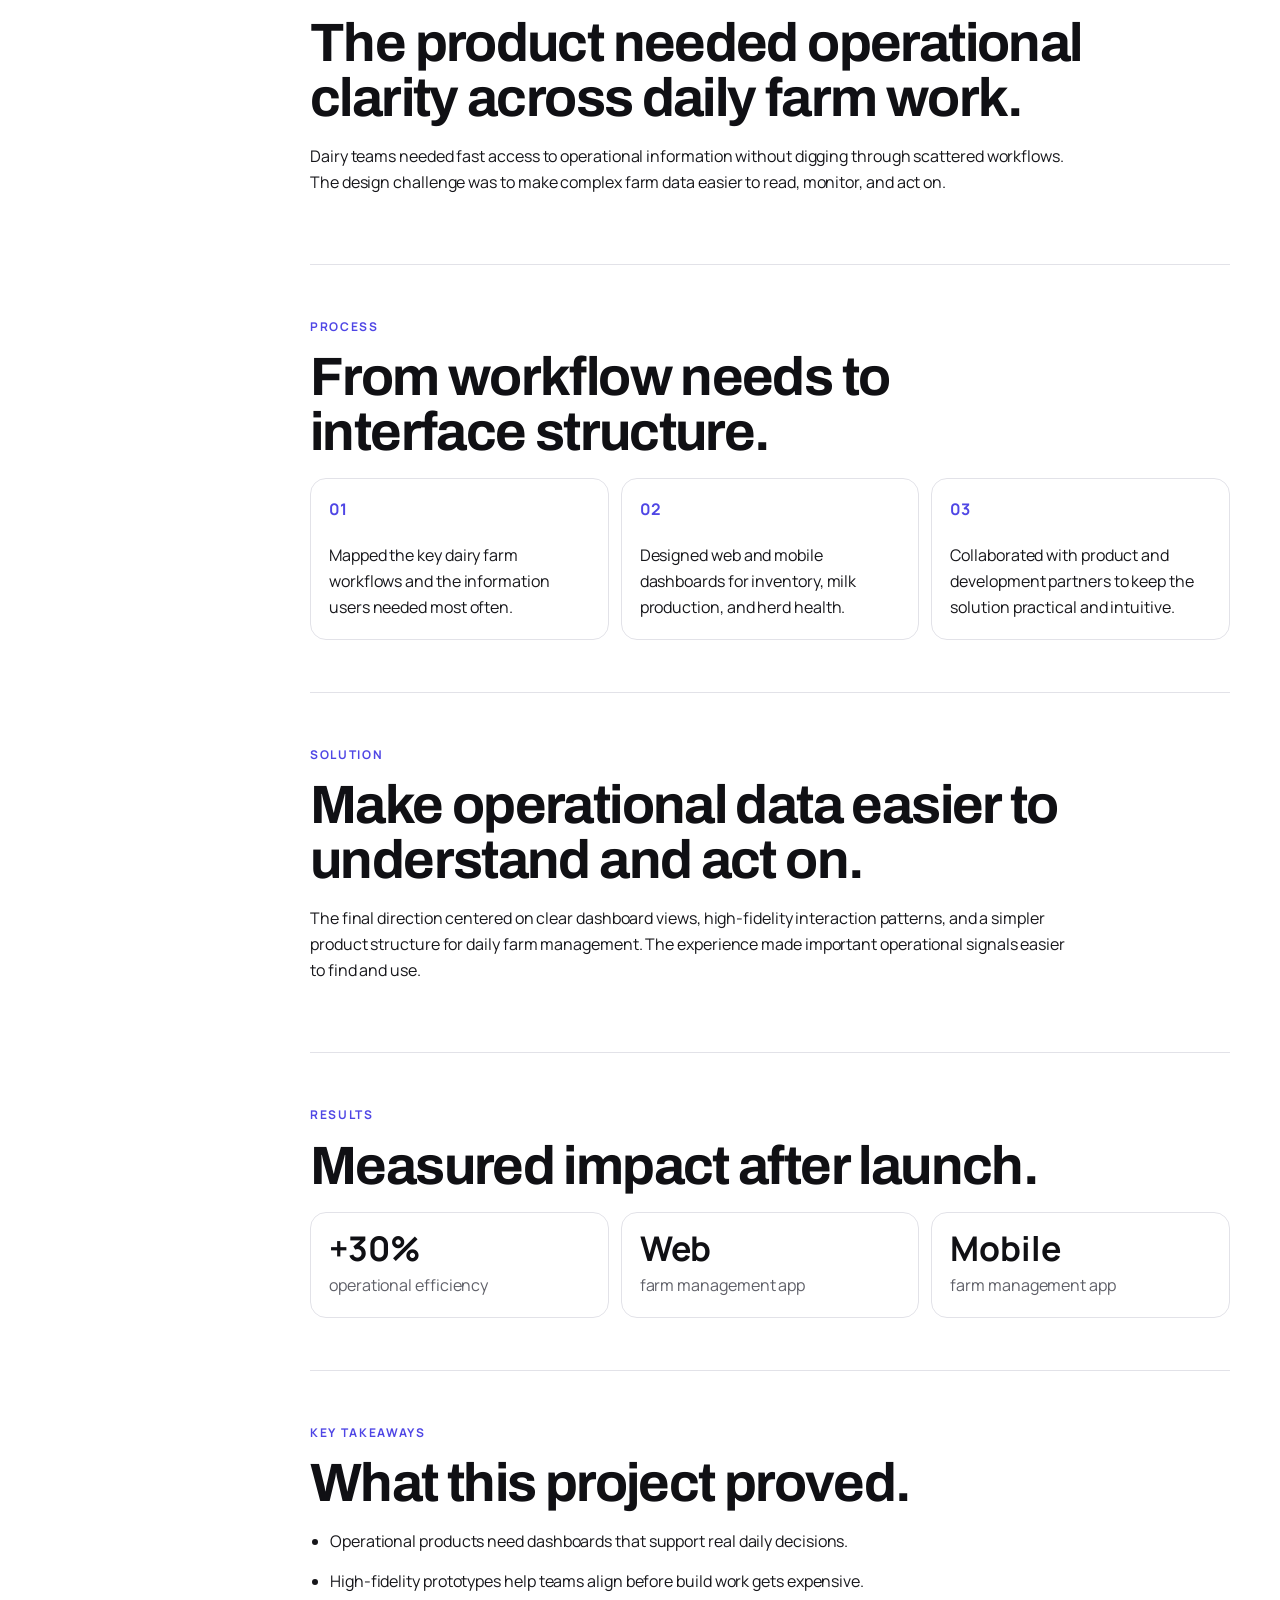
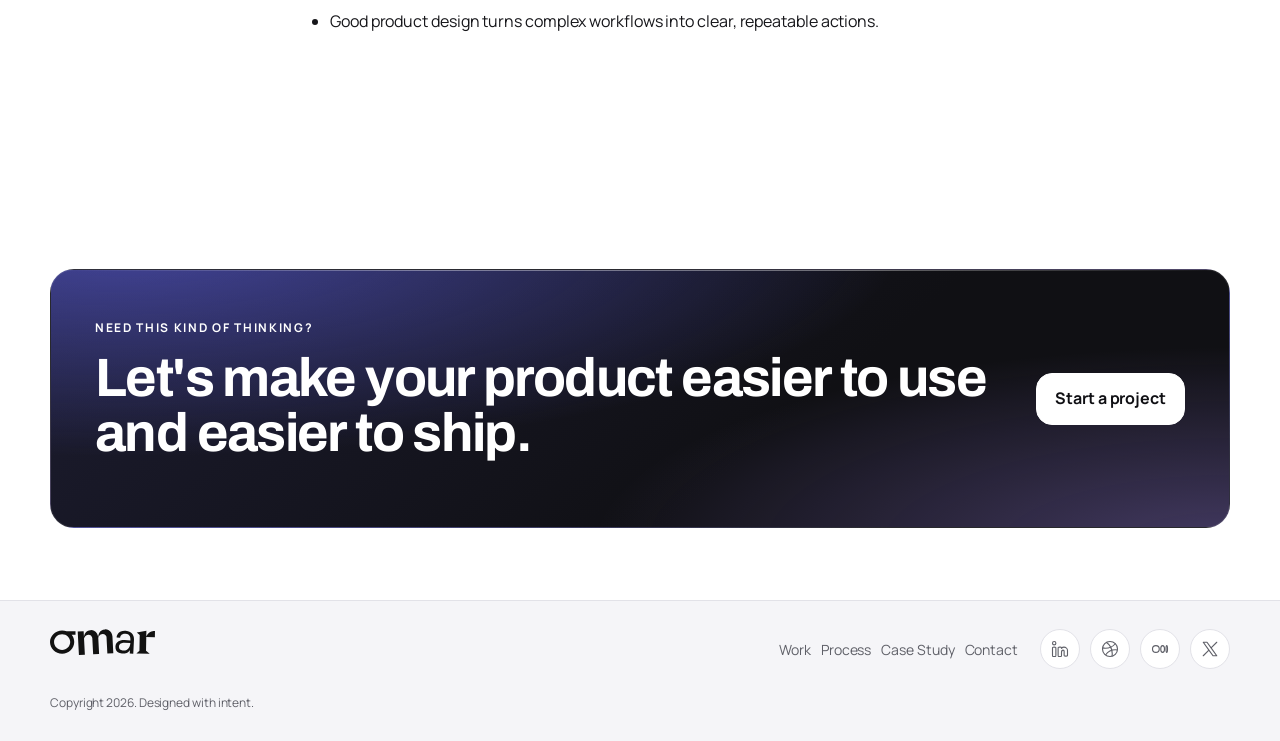
==== commit cfc0552f: "Use the black wordmark Swaps the brand lockup back to logo-black.svg across the header and footer of" ====
--- a/case-study.html
+++ b/case-study.html
@@ -43,7 +43,7 @@
     <header class="site-header" data-header>
       <nav class="nav shell" aria-label="Primary navigation">
         <a class="brand" href="index.html" aria-label="Md Omar Faruque home">
-          <img class="brand-mark" src="logo-color.svg" alt="Omar" width="494" height="122">
+          <img class="brand-mark" src="logo-black.svg" alt="Omar" width="494" height="122">
         </a>
 
         <button class="nav-toggle" type="button" aria-expanded="false" aria-controls="nav-links" data-nav-toggle>
@@ -210,7 +210,7 @@
     <footer class="site-footer">
       <div class="shell footer-grid">
         <a class="brand" href="index.html" aria-label="Md Omar Faruque home">
-          <img class="brand-mark" src="logo-color.svg" alt="Omar" width="494" height="122">
+          <img class="brand-mark" src="logo-black.svg" alt="Omar" width="494" height="122">
         </a>
         <nav class="footer-links" aria-label="Footer navigation">
           <a href="index.html#work">Work</a>
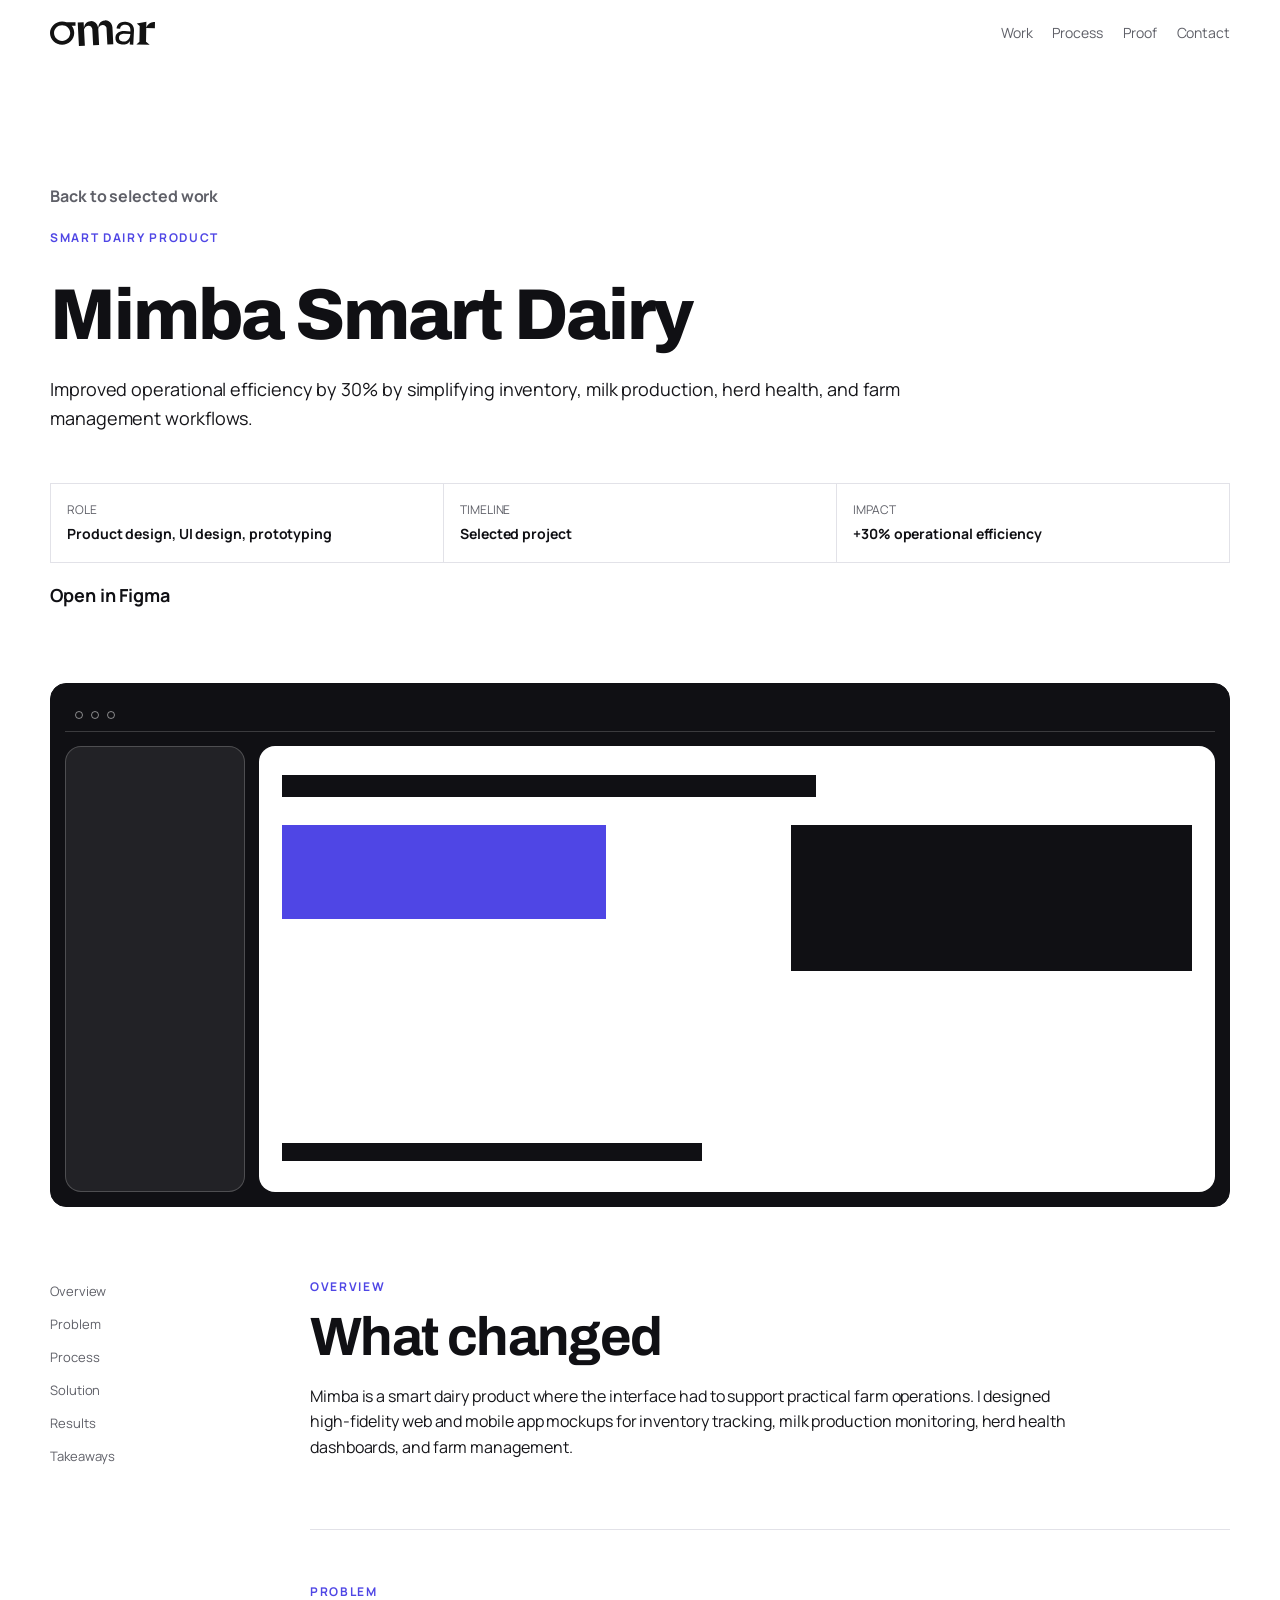
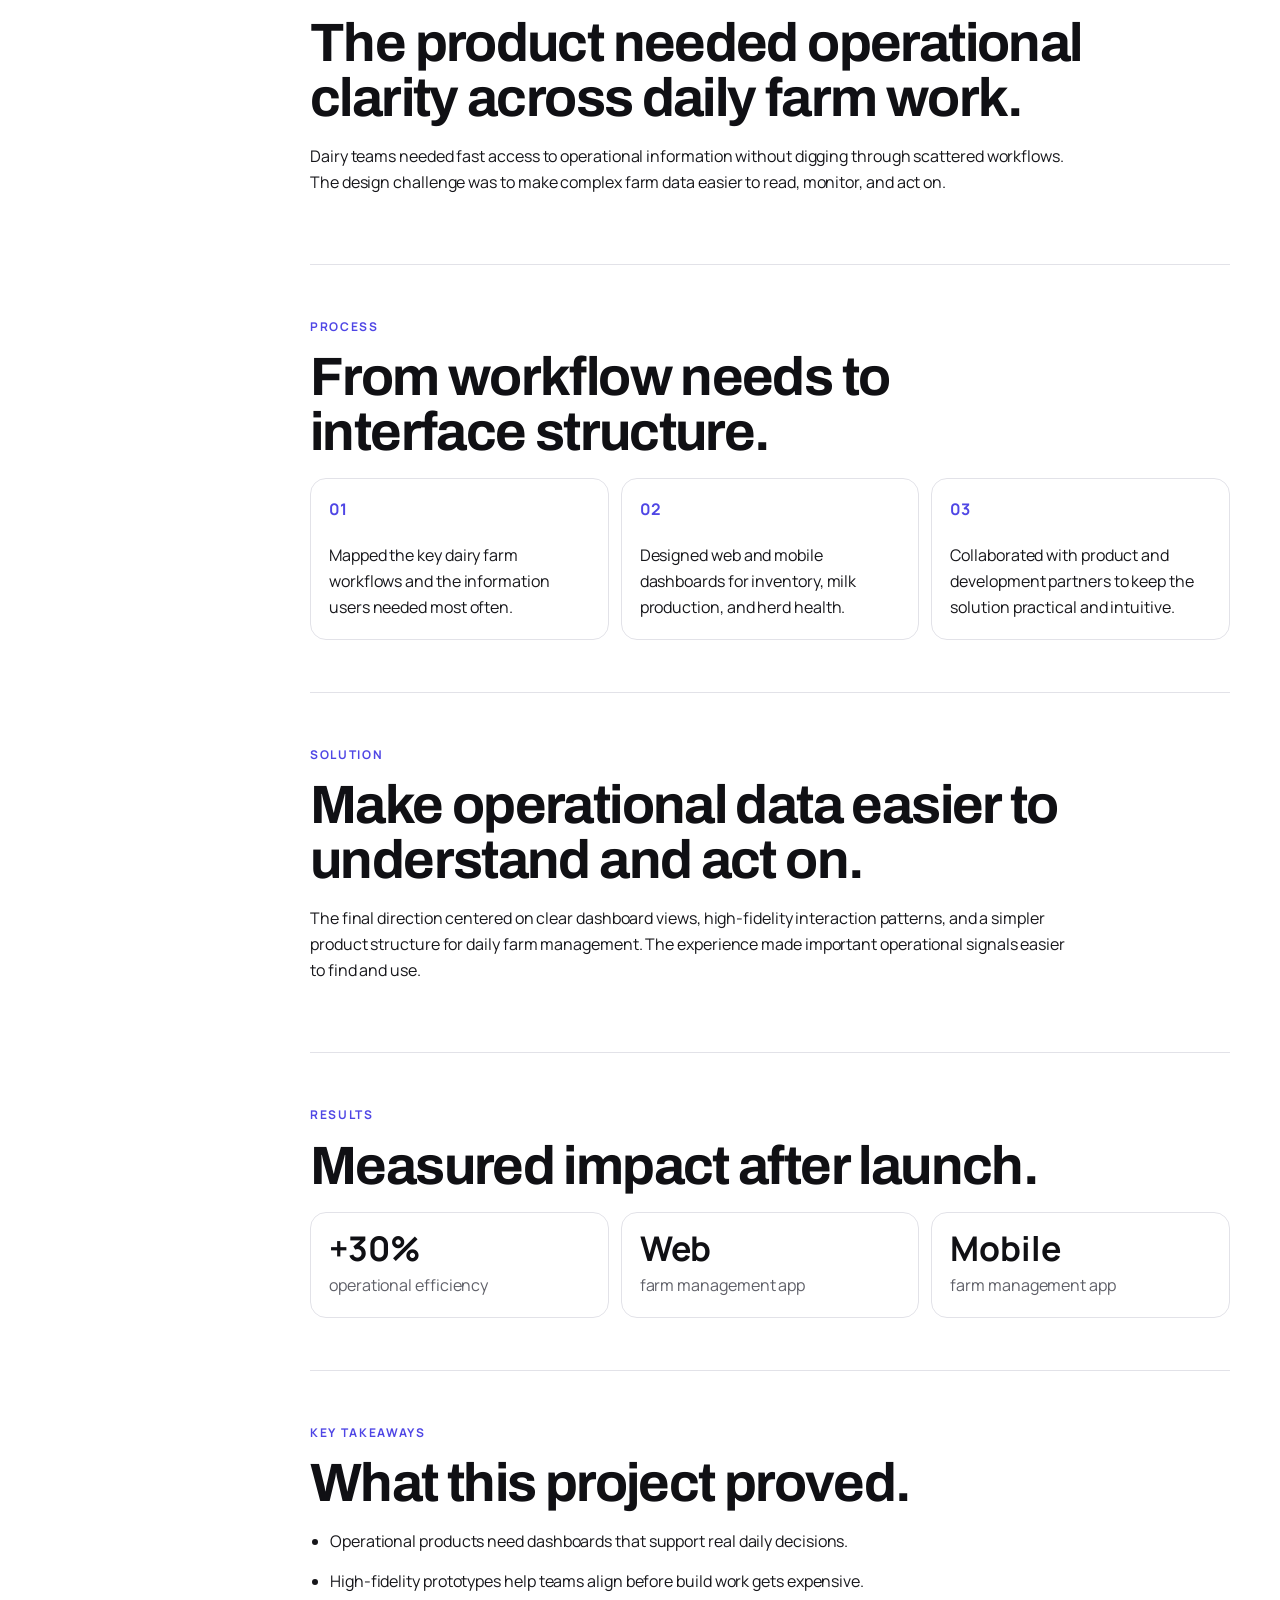
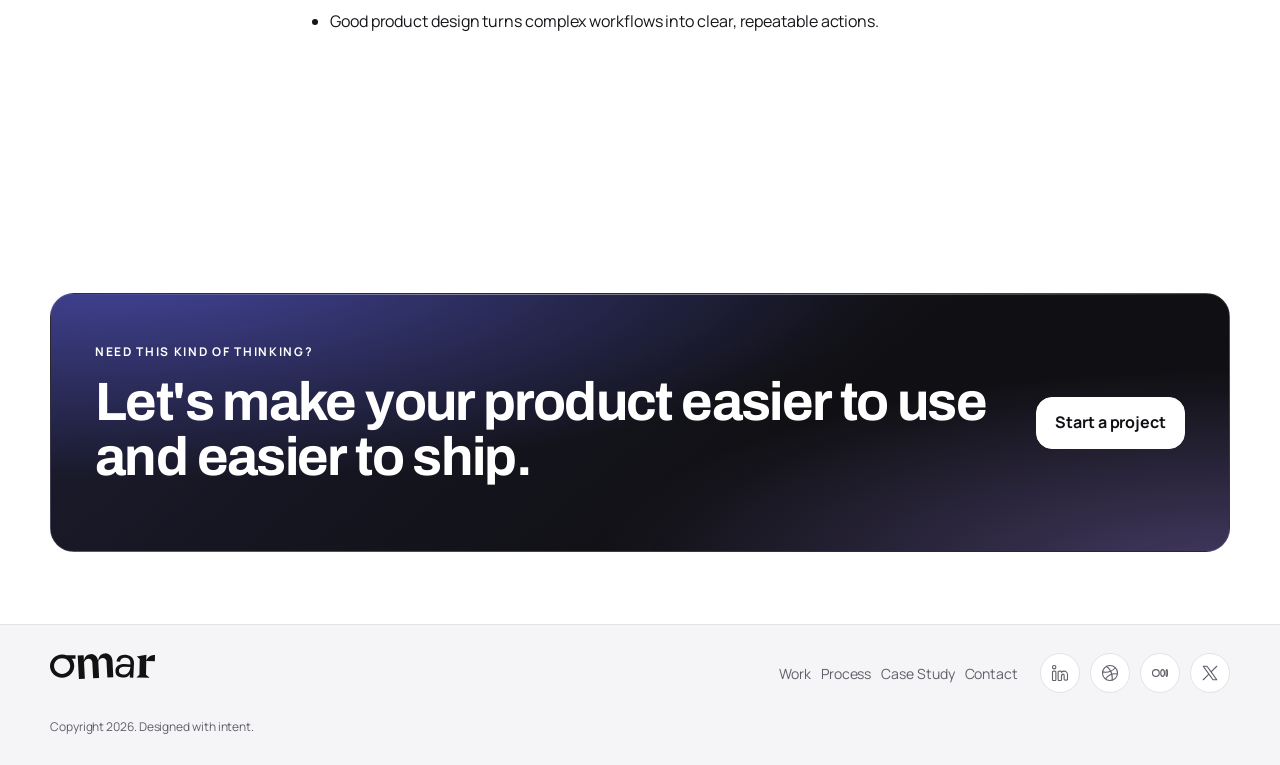
==== commit 713e8220: "Add the Amex member verification case study Fourth project in Selected Work, with the full 14-slide " ====
--- a/case-study.html
+++ b/case-study.html
@@ -85,6 +85,7 @@
             </div>
           </div>
           <p class="work-actions" data-case-links></p>
+          <p class="case-note" data-case-note hidden></p>
         </header>
 
         <section class="case-visual-shell shell reveal" aria-label="Project interface snapshot">
@@ -196,6 +197,8 @@
             </section>
           </div>
         </div>
+
+        <section class="case-deck shell" aria-label="Case study deck" data-case-deck hidden></section>
 
         <section class="section shell next-project reveal" aria-label="Next step">
           <div>
--- a/styles.css
+++ b/styles.css
@@ -886,6 +886,57 @@
   border-color: var(--accent);
 }
 
+/* One work card carries a real cover rather than the drawn placeholder. */
+.work-cover {
+  width: 100%;
+  height: 100%;
+  min-height: 180px;
+  object-fit: cover;
+  object-position: 50% 0;
+  border: 1px solid var(--line);
+  border-radius: var(--radius);
+  background: var(--soft);
+}
+
+.case-note {
+  max-width: 680px;
+  margin: 22px 0 0;
+  padding: 12px 16px;
+  border: 1px solid var(--line);
+  border-radius: var(--radius-sm);
+  background: var(--soft);
+  color: var(--muted);
+  font-size: 13px;
+  line-height: 1.5;
+}
+
+.case-deck {
+  display: grid;
+  gap: 20px;
+  padding-bottom: 24px;
+}
+
+.case-deck figure {
+  margin: 0;
+}
+
+.case-deck img {
+  width: 100%;
+  height: auto;
+  border: 1px solid var(--line);
+  border-radius: var(--radius);
+  background: var(--soft);
+}
+
+.case-deck figcaption {
+  margin-top: 10px;
+  color: var(--muted);
+  font-size: 12px;
+  font-weight: 700;
+  letter-spacing: 0.12em;
+  text-transform: uppercase;
+}
+
 .site-footer {
   border-top: 1px solid var(--line);
   padding: 28px 0;
@@ -1301,9 +1352,7 @@
 }
 
 .role {
-  display: grid;
-  gap: 16px;
-  padding: 20px;
+  padding: 18px 20px;
   border: 1px solid var(--line);
   border-radius: var(--radius);
   background: var(--white);
@@ -1325,22 +1374,6 @@
   margin: 5px 0 0;
   color: var(--muted);
   font-size: 13px;
-}
-
-.role-points {
-  display: grid;
-  gap: 10px;
-  margin: 0;
-  padding-left: 18px;
-}
-
-.role-points li {
-  color: var(--muted);
-  font-size: 14px;
-}
-
-.role-points li::marker {
-  color: var(--accent);
 }
 
 .credential-grid .text-link {
@@ -1448,7 +1481,6 @@
     grid-template-columns: minmax(0, 1.05fr) minmax(320px, 0.72fr);
   }
 
-
   .trust-grid {
     grid-template-columns: repeat(4, 1fr);
   }
@@ -1544,7 +1576,8 @@
     font-size: 17px;
   }
 
-  .project-visual {
+  .project-visual,
+  .work-cover {
     min-height: 220px;
   }
 
@@ -1552,9 +1585,27 @@
 
 @media (min-width: 640px) {
   .role {
-    grid-template-columns: minmax(0, 250px) minmax(0, 1fr);
-    gap: 24px;
-    padding: 24px;
-  }
-}
-
+    padding: 22px 24px;
+  }
+
+  /* Position, employer and tenure read as one line once there is room.
+     The date column is fixed rather than auto: tenure strings differ in
+     length, and with auto each card sized its own columns, so the employer
+     never lined up from row to row. */
+  .role-head {
+    display: grid;
+    grid-template-columns: minmax(0, 1.15fr) minmax(0, 1fr) 200px;
+    align-items: baseline;
+    gap: 8px 26px;
+  }
+
+  .role-head h3 {
+    margin-bottom: 0;
+  }
+
+  .role-dates {
+    margin: 0;
+    text-align: right;
+  }
+}
+
